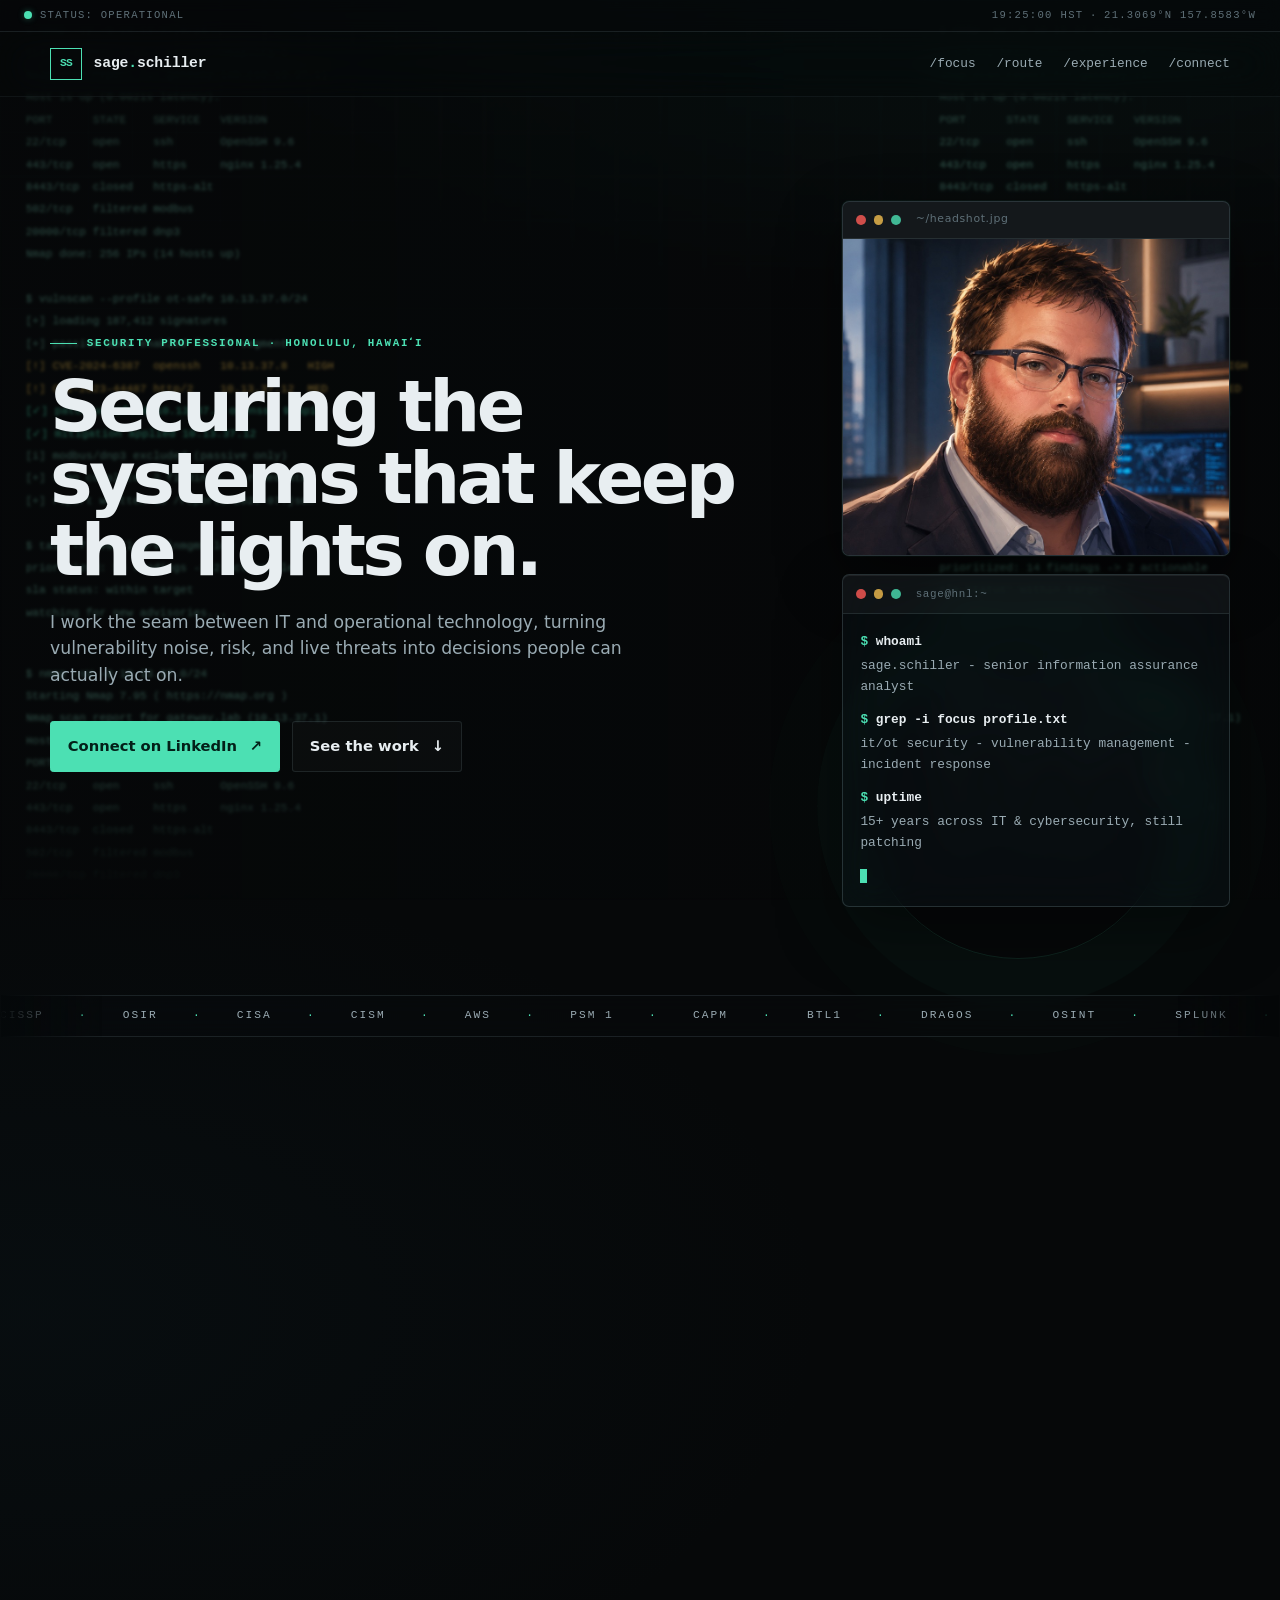
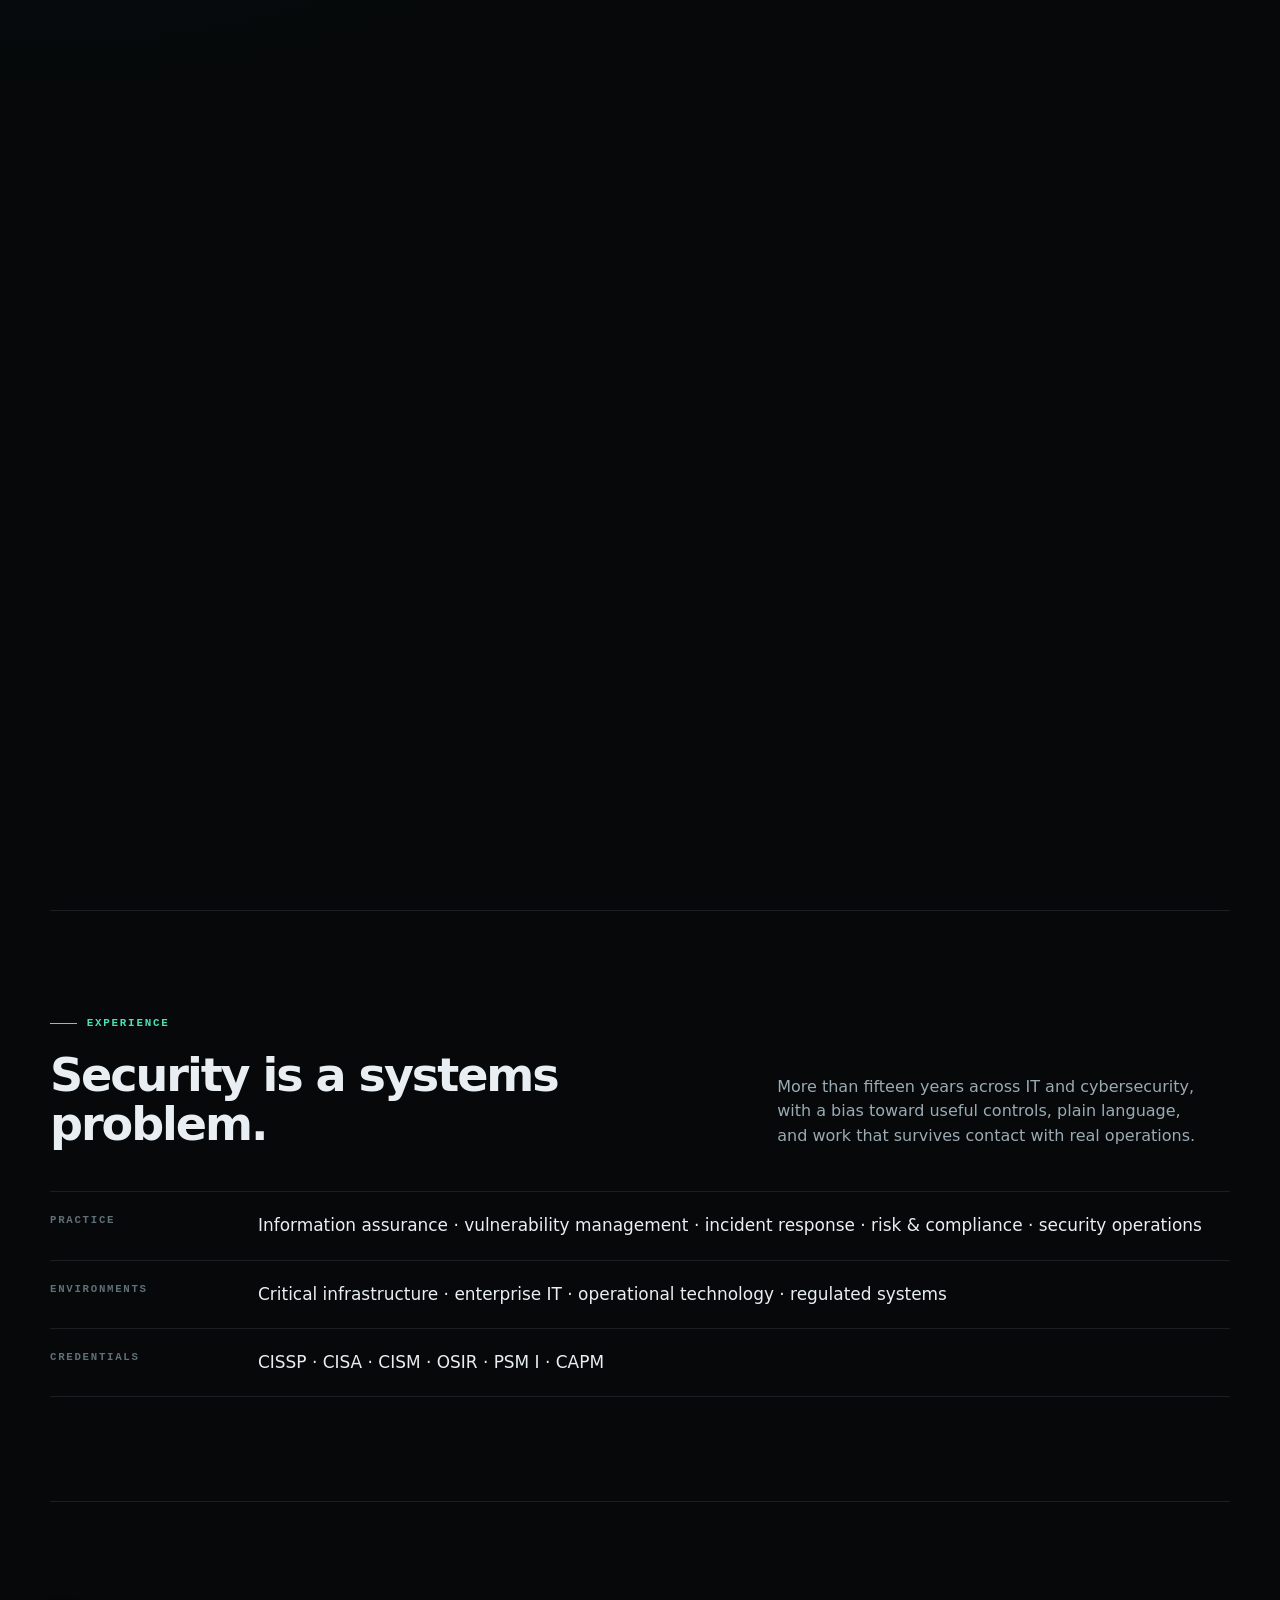
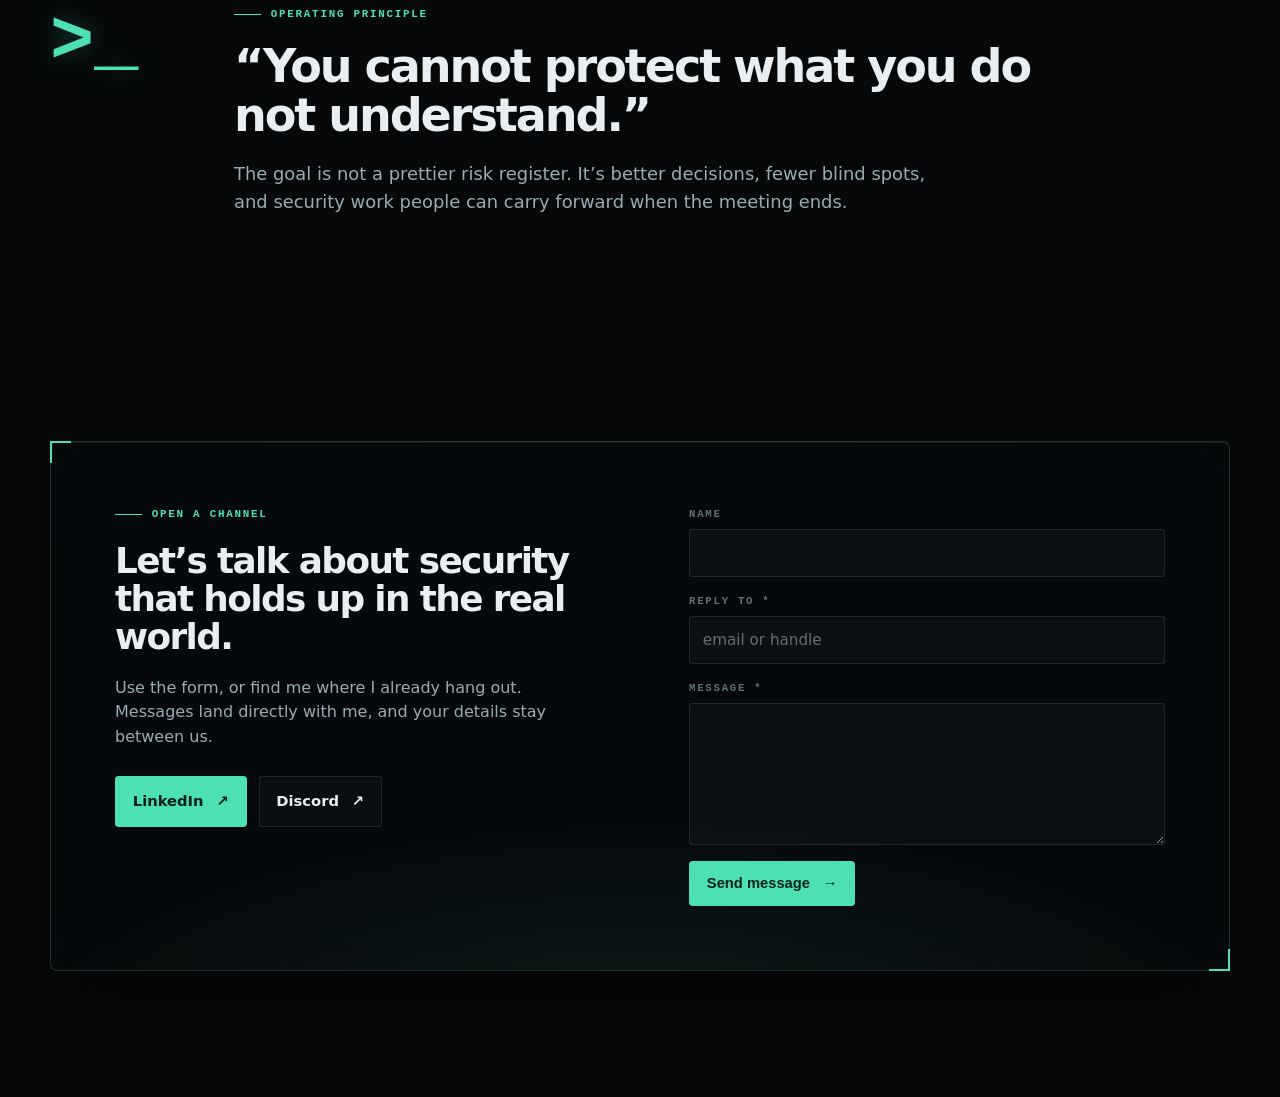
==== index.html @ 85c1640a "Make background text and frosted glass substantially more prominent Scan feed mirrored to the left e" ====
<!doctype html>
<html lang="en">
  <head>
    <meta charset="UTF-8" />
    <meta name="viewport" content="width=device-width, initial-scale=1.0" />
    <meta name="description" content="Sage Schiller is a cybersecurity professional focused on IT/OT security, vulnerability management, and practical security operations for critical infrastructure." />
    <meta name="theme-color" content="#060809" />
    <meta property="og:title" content="Sage Schiller | Cybersecurity" />
    <meta property="og:description" content="IT/OT security for the systems that keep the lights on." />
    <meta property="og:type" content="website" />
    <meta property="og:url" content="https://sageschiller.com/" />
    <meta property="og:image" content="https://sageschiller.com/headshot.jpg" />
    <meta name="twitter:card" content="summary" />
    <title>Sage Schiller | Cybersecurity</title>
    <link rel="canonical" href="https://sageschiller.com/" />
    <link rel="icon" href="favicon.svg" type="image/svg+xml" />
    <link rel="stylesheet" href="styles.css" />
    <script>document.documentElement.classList.add('js');</script>
    <script type="application/ld+json">
    {
      "@context": "https://schema.org",
      "@type": "Person",
      "name": "Sage Schiller",
      "jobTitle": "Senior Information Assurance Analyst",
      "url": "https://sageschiller.com/",
      "image": "https://sageschiller.com/headshot.jpg",
      "sameAs": ["https://www.linkedin.com/in/sageschiller"],
      "address": { "@type": "PostalAddress", "addressLocality": "Honolulu", "addressRegion": "HI", "addressCountry": "US" },
      "knowsAbout": ["IT/OT security", "Vulnerability management", "Incident response", "Threat hunting", "OSINT", "Risk and compliance"]
    }
    </script>
  </head>
  <body>
    <a class="skip-link" href="#main">Skip to content</a>

    <div class="bg-fx" aria-hidden="true">
      <span class="scanline"></span>
      <div class="scanfeed">
        <div class="scanfeed-track">
          <pre>$ nmap -sV -O 10.13.37.0/24
Starting Nmap 7.95 ( https://nmap.org )
Nmap scan report for gateway.lab (10.13.37.1)
Host is up (0.0021s latency).
PORT      STATE    SERVICE   VERSION
22/tcp    open     ssh       OpenSSH 9.6
443/tcp   open     https     nginx 1.25.4
8443/tcp  closed   https-alt
502/tcp   filtered modbus
20000/tcp filtered dnp3
Nmap done: 256 IPs (14 hosts up)

$ vulnscan --profile ot-safe 10.13.37.0/24
[+] loading 187,412 signatures
[+] passive mode enabled for OT segment
<span class="sf-hi">[!] CVE-2024-6387  openssh   10.13.37.8   HIGH</span>
<span class="sf-hi">[!] CVE-2023-44487 http/2    10.13.37.12  MED</span>
<span class="sf-ok">[✓] patch verified 10.13.37.8 openssh 9.8p1</span>
<span class="sf-ok">[✓] mitigation applied 10.13.37.12</span>
[i] modbus/dnp3 excluded (passive only)
[+] scan complete: 2 findings, 2 remediated
[+] report written to /reports/2026-07.json

$ tail -f /var/log/vulnmgmt.log
prioritized: 14 findings -> 2 actionable
sla status: within target
watching for new advisories...
</pre>
          <pre>$ nmap -sV -O 10.13.37.0/24
Starting Nmap 7.95 ( https://nmap.org )
Nmap scan report for gateway.lab (10.13.37.1)
Host is up (0.0021s latency).
PORT      STATE    SERVICE   VERSION
22/tcp    open     ssh       OpenSSH 9.6
443/tcp   open     https     nginx 1.25.4
8443/tcp  closed   https-alt
502/tcp   filtered modbus
20000/tcp filtered dnp3
Nmap done: 256 IPs (14 hosts up)

$ vulnscan --profile ot-safe 10.13.37.0/24
[+] loading 187,412 signatures
[+] passive mode enabled for OT segment
<span class="sf-hi">[!] CVE-2024-6387  openssh   10.13.37.8   HIGH</span>
<span class="sf-hi">[!] CVE-2023-44487 http/2    10.13.37.12  MED</span>
<span class="sf-ok">[✓] patch verified 10.13.37.8 openssh 9.8p1</span>
<span class="sf-ok">[✓] mitigation applied 10.13.37.12</span>
[i] modbus/dnp3 excluded (passive only)
[+] scan complete: 2 findings, 2 remediated
[+] report written to /reports/2026-07.json

$ tail -f /var/log/vulnmgmt.log
prioritized: 14 findings -> 2 actionable
sla status: within target
watching for new advisories...
</pre>
        </div>
      </div>
      <span class="ghost g1">$ tail -f /var/log/auth.log</span>
      <span class="ghost g2">$ dig +trace sageschiller.com</span>
      <span class="ghost g3">$ sha256sum firmware.bin</span>
      <span class="ghost g4">$ grep -ci critical scan_results.txt</span>
      <span class="ghost g5">$ systemctl status firewalld</span>
      <span class="ghost g6">$ tcpdump -i eth0 port 443</span>
    </div>

    <div class="statusbar" aria-hidden="true">
      <p><span class="pulse"></span>STATUS: OPERATIONAL</p>
      <p class="statusbar-right"><span id="hst-clock">--:--:--</span> HST&ensp;·&ensp;21.3069°N 157.8583°W</p>
    </div>

    <header class="site-header">
      <a class="wordmark" href="#top" aria-label="Sage Schiller home">
        <span class="mark">SS</span>
        <span>sage<b>.</b>schiller</span>
      </a>
      <nav aria-label="Primary navigation">
        <a href="#focus">/focus</a>
        <a href="#route">/route</a>
        <a href="#experience">/experience</a>
        <a href="#connect">/connect</a>
      </nav>
    </header>

    <main id="main">
      <section class="hero" id="top" aria-labelledby="hero-title">
        <div class="hero-grid">
          <div>
            <p class="eyebrow"><span></span>SECURITY PROFESSIONAL · HONOLULU, HAWAIʻI</p>
            <h1 id="hero-title" class="glitch" data-text="Securing the systems that keep the lights on.">Securing the systems that keep the lights on.</h1>
            <p class="hero-copy">
              I work the seam between IT and operational technology, turning vulnerability
              noise, risk, and live threats into decisions people can actually act on.
            </p>
            <div class="hero-actions">
              <a class="button button-primary" href="https://www.linkedin.com/in/sageschiller" target="_blank" rel="noreferrer">Connect on LinkedIn <span aria-hidden="true">↗</span></a>
              <a class="button button-quiet" href="#focus">See the work <span aria-hidden="true">↓</span></a>
            </div>
          </div>

          <div class="hero-side">
          <figure class="portrait">
            <div class="terminal-bar" aria-hidden="true">
              <span class="dot dot-r"></span><span class="dot dot-y"></span><span class="dot dot-g"></span>
              <span class="terminal-title">~/headshot.jpg</span>
            </div>
            <img src="headshot.jpg" alt="Portrait of Sage Schiller" width="880" height="880" decoding="async" />
          </figure>

          <aside class="terminal" aria-label="Professional snapshot">
            <div class="terminal-bar" aria-hidden="true">
              <span class="dot dot-r"></span><span class="dot dot-y"></span><span class="dot dot-g"></span>
              <span class="terminal-title">sage@hnl:~</span>
            </div>
            <div class="terminal-body" id="terminal-body">
              <p class="t-cmd">whoami</p>
              <p class="t-out">sage.schiller - senior information assurance analyst</p>
              <p class="t-cmd">grep -i focus profile.txt</p>
              <p class="t-out">it/ot security - vulnerability management - incident response</p>
              <p class="t-cmd">uptime</p>
              <p class="t-out">15+ years across IT &amp; cybersecurity, still patching</p>
            </div>
          </aside>
          </div>
        </div>
      </section>

      <div class="ticker" role="marquee" aria-label="Credentials and skills: CISSP, OSIR, CISA, CISM, AWS, PSM 1, CAPM, BTL1, Dragos, OSINT, Splunk, Security+, Network+, A+, Linux, MCSA, CCENT, vulnerability management, IT/OT security, threat hunting, incident response, DFIR, active defense, SOC analysis, Azure, Python, risk and compliance, critical infrastructure, 15+ years IT and security">
      <div class="ticker-track" aria-hidden="true">
        <span>CISSP</span><span>·</span><span>OSIR</span><span>·</span><span>CISA</span><span>·</span><span>CISM</span><span>·</span><span>AWS</span><span>·</span><span>PSM 1</span><span>·</span><span>CAPM</span><span>·</span><span>BTL1</span><span>·</span><span>DRAGOS</span><span>·</span><span>OSINT</span><span>·</span><span>SPLUNK</span><span>·</span><span>SECURITY+</span><span>·</span><span>NETWORK+</span><span>·</span><span>A+</span><span>·</span><span>LINUX</span><span>·</span><span>MCSA</span><span>·</span><span>CCENT</span><span>·</span><span>VULNERABILITY MANAGEMENT</span><span>·</span><span>IT/OT SECURITY</span><span>·</span><span>THREAT HUNTING</span><span>·</span><span>INCIDENT RESPONSE</span><span>·</span><span>DFIR</span><span>·</span><span>ACTIVE DEFENSE</span><span>·</span><span>SOC ANALYSIS</span><span>·</span><span>AZURE</span><span>·</span><span>PYTHON</span><span>·</span><span>RISK &amp; COMPLIANCE</span><span>·</span><span>CRITICAL INFRASTRUCTURE</span><span>·</span><span>15+ YEARS</span><span>·</span>
        <span>CISSP</span><span>·</span><span>OSIR</span><span>·</span><span>CISA</span><span>·</span><span>CISM</span><span>·</span><span>AWS</span><span>·</span><span>PSM 1</span><span>·</span><span>CAPM</span><span>·</span><span>BTL1</span><span>·</span><span>DRAGOS</span><span>·</span><span>OSINT</span><span>·</span><span>SPLUNK</span><span>·</span><span>SECURITY+</span><span>·</span><span>NETWORK+</span><span>·</span><span>A+</span><span>·</span><span>LINUX</span><span>·</span><span>MCSA</span><span>·</span><span>CCENT</span><span>·</span><span>VULNERABILITY MANAGEMENT</span><span>·</span><span>IT/OT SECURITY</span><span>·</span><span>THREAT HUNTING</span><span>·</span><span>INCIDENT RESPONSE</span><span>·</span><span>DFIR</span><span>·</span><span>ACTIVE DEFENSE</span><span>·</span><span>SOC ANALYSIS</span><span>·</span><span>AZURE</span><span>·</span><span>PYTHON</span><span>·</span><span>RISK &amp; COMPLIANCE</span><span>·</span><span>CRITICAL INFRASTRUCTURE</span><span>·</span><span>15+ YEARS</span><span>·</span>
        </div>
      </div>
      <section class="section focus-section reveal" id="focus" aria-labelledby="focus-title">
        <div class="section-heading">
          <p class="eyebrow"><span></span>FOCUS AREAS</p>
          <h2 id="focus-title">Reduce the attack surface. Keep the operation running.</h2>
        </div>
        <div class="focus-grid">
          <article class="focus-card">
            <p class="number">0x01</p>
            <h3>Vulnerability management</h3>
            <p>Turning a noisy backlog into prioritized, accountable remediation work that actually moves.</p>
          </article>
          <article class="focus-card">
            <p class="number">0x02</p>
            <h3>IT / OT security</h3>
            <p>Protecting the connective tissue between enterprise systems and the operational environments they touch.</p>
          </article>
          <article class="focus-card">
            <p class="number">0x03</p>
            <h3>Incident response</h3>
            <p>When something gets through: containment, investigation, and recovery on a clear timeline, with lessons that stick.</p>
          </article>
          <article class="focus-card">
            <p class="number">0x04</p>
            <h3>Threat hunting</h3>
            <p>Assuming compromise and going looking for what the alerts miss, instead of waiting for the phone to ring.</p>
          </article>
          <article class="focus-card">
            <p class="number">0x05</p>
            <h3>OSINT &amp; exposure</h3>
            <p>Seeing the organization the way an attacker does, mapping what’s visible from the outside before someone else uses it.</p>
          </article>
          <article class="focus-card">
            <p class="number">0x06</p>
            <h3>Risk &amp; compliance</h3>
            <p>Meeting the regulatory bar without losing the plot: controls that satisfy the framework and actually reduce risk.</p>
          </article>
        </div>
      </section>

      <section class="section route-section reveal" id="route" aria-labelledby="route-title">
        <div class="section-heading">
          <p class="eyebrow"><span></span>THE ROUTE HERE</p>
          <h2 id="route-title">Fifteen years, three hops.</h2>
        </div>
        <div class="route-panel">
          <p class="route-cmd" aria-hidden="true"><span class="prompt">$</span> traceroute career</p>
          <ol class="route-hops">
            <li>
              <span class="hop-num">1</span>
              <span class="hop-host">san-antonio.tx</span>
              <span class="hop-desc">enterprise IT foundations</span>
            </li>
            <li>
              <span class="hop-num">2</span>
              <span class="hop-host">omaha.ne</span>
              <span class="hop-desc">systems, networks &amp; security operations</span>
            </li>
            <li class="hop-current">
              <span class="hop-num">3</span>
              <span class="hop-host">honolulu.hi</span>
              <span class="hop-desc">IT/OT security · critical infrastructure <em>[current node]</em></span>
            </li>
          </ol>
          <p class="route-done" aria-hidden="true">route complete: 3 hops, zero packets dropped.</p>
        </div>
      </section>

      <section class="section experience-section reveal" id="experience" aria-labelledby="experience-title">
        <div class="section-heading split-heading">
          <div>
            <p class="eyebrow"><span></span>EXPERIENCE</p>
            <h2 id="experience-title">Security is a systems problem.</h2>
          </div>
          <p class="section-copy">More than fifteen years across IT and cybersecurity, with a bias toward useful controls, plain language, and work that survives contact with real operations.</p>
        </div>

        <div class="experience-panel">
          <div class="experience-row">
            <p class="experience-label">PRACTICE</p>
            <p>Information assurance · vulnerability management · incident response · risk &amp; compliance · security operations</p>
          </div>
          <div class="experience-row">
            <p class="experience-label">ENVIRONMENTS</p>
            <p>Critical infrastructure · enterprise IT · operational technology · regulated systems</p>
          </div>
          <div class="experience-row">
            <p class="experience-label">CREDENTIALS</p>
            <p>CISSP · CISA · CISM · OSIR · PSM I · CAPM</p>
          </div>
        </div>
      </section>

      <section class="section note-section reveal" aria-labelledby="note-title">
        <div class="note-mark" aria-hidden="true">&gt;_</div>
        <div>
          <p class="eyebrow"><span></span>OPERATING PRINCIPLE</p>
          <h2 id="note-title">“You cannot protect what you do not understand.”</h2>
          <p class="note-copy">The goal is not a prettier risk register. It’s better decisions, fewer blind spots, and security work people can carry forward when the meeting ends.</p>
        </div>
      </section>

      <section class="section connect-section reveal" id="connect" aria-labelledby="connect-title">
        <div class="connect-frame">
          <div class="connect-grid">
            <div>
              <p class="eyebrow"><span></span>OPEN A CHANNEL</p>
              <h2 id="connect-title">Let’s talk about security that holds up in the real world.</h2>
              <p class="connect-copy">Use the form, or find me where I already hang out. Messages land directly with me, and your details stay between us.</p>
              <div class="connect-links">
                <a class="button button-primary" href="https://www.linkedin.com/in/sageschiller" target="_blank" rel="noreferrer">LinkedIn <span aria-hidden="true">↗</span></a>
                <a class="button button-quiet" href="https://discord.com/users/1180602612492542058" target="_blank" rel="noreferrer">Discord <span aria-hidden="true">↗</span></a>
              </div>
            </div>
            <form class="contact-form" action="/api/contact" method="POST">
              <label>
                <span class="field-label">NAME</span>
                <input type="text" name="name" maxlength="120" autocomplete="name" />
              </label>
              <label>
                <span class="field-label">REPLY TO *</span>
                <input type="text" name="reply" maxlength="200" required placeholder="email or handle" />
              </label>
              <label>
                <span class="field-label">MESSAGE *</span>
                <textarea name="message" rows="5" minlength="10" maxlength="2000" required></textarea>
              </label>
              <input class="hp-field" type="text" name="website" tabindex="-1" autocomplete="off" aria-hidden="true" />
              <button class="button button-primary" type="submit">Send message <span aria-hidden="true">→</span></button>
            </form>
          </div>
        </div>
      </section>
    </main>

    <footer>
      <p>© <span id="year">2026</span> Sage Schiller</p>
      <p class="footer-mono">no trackers · no analytics · no noise</p>
      <p class="footer-mono">HNL · UTC−10 · v2026.07.16.7</p>
    </footer>

    <script>
      document.getElementById('year').textContent = new Date().getFullYear();

      // Live Honolulu clock in the status bar.
      var clockEl = document.getElementById('hst-clock');
      function tick() {
        clockEl.textContent = new Intl.DateTimeFormat('en-US', {
          timeZone: 'Pacific/Honolulu', hour12: false,
          hour: '2-digit', minute: '2-digit', second: '2-digit'
        }).format(new Date());
      }
      tick();
      setInterval(tick, 1000);

      var reduceMotion = window.matchMedia('(prefers-reduced-motion: reduce)').matches;

      // Terminal typing effect. The real content lives in the HTML (works
      // without JS); with JS we clear it and retype it line by line.
      (function () {
        var body = document.getElementById('terminal-body');
        if (reduceMotion) { body.classList.add('t-done'); return; }
        var lines = Array.prototype.map.call(body.children, function (el) {
          return { text: el.textContent, cmd: el.classList.contains('t-cmd') };
        });
        body.textContent = '';
        var cursor = document.createElement('span');
        cursor.className = 't-cursor';
        body.appendChild(cursor);

        var li = 0;
        function nextLine() {
          if (li >= lines.length) { body.classList.add('t-done'); return; }
          var line = lines[li++];
          var p = document.createElement('p');
          p.className = line.cmd ? 't-cmd' : 't-out';
          body.insertBefore(p, cursor);
          if (line.cmd) {
            var ci = 0;
            (function typeChar() {
              p.textContent = line.text.slice(0, ++ci);
              if (ci < line.text.length) setTimeout(typeChar, 24 + Math.random() * 40);
              else setTimeout(nextLine, 260);
            })();
          } else {
            p.textContent = line.text;
            setTimeout(nextLine, 420);
          }
        }
        setTimeout(nextLine, 600);
      })();

      // Mirror the scan feed onto the left edge, phase-shifted.
      (function () {
        var feed = document.querySelector('.scanfeed');
        if (!feed) return;
        var left = feed.cloneNode(true);
        left.classList.add('scanfeed-left');
        feed.parentNode.appendChild(left);
      })();

      // Reveal sections as they enter the viewport.
      (function () {
        var sections = document.querySelectorAll('.reveal');
        if (reduceMotion || !('IntersectionObserver' in window)) {
          sections.forEach(function (s) { s.classList.add('in'); });
          return;
        }
        var io = new IntersectionObserver(function (entries) {
          entries.forEach(function (e) {
            if (e.isIntersecting) { e.target.classList.add('in'); io.unobserve(e.target); }
          });
        }, { threshold: 0.12 });
        sections.forEach(function (s) { io.observe(s); });
      })();
    </script>
  </body>
</html>
---- styles.css ----
:root {
  --ink: #e8eef1;
  --muted: #9aabb3;
  --faint: #5f7078;
  --ground: #060809;
  --ground-2: #0a0e10;
  --panel: #0c1114;
  --line: rgba(150, 180, 190, 0.14);
  --accent: #4ce0b3;
  --accent-bright: #8ff2d4;
  --accent-dim: rgba(76, 224, 179, 0.35);
  --danger: #ff5c57;
  --amber: #f3bf4f;
  --sans: Inter, ui-sans-serif, system-ui, -apple-system, BlinkMacSystemFont, "Segoe UI", sans-serif;
  --mono: ui-monospace, "SF Mono", SFMono-Regular, Menlo, Consolas, "Liberation Mono", monospace;
  --max-width: 1180px;
}

* { box-sizing: border-box; }
html { scroll-behavior: smooth; }
body {
  margin: 0;
  background:
    radial-gradient(ellipse 60rem 30rem at 78% -4%, rgba(28, 92, 78, 0.16), transparent),
    radial-gradient(ellipse 50rem 28rem at 2% 30%, rgba(20, 52, 66, 0.12), transparent),
    var(--ground);
  color: var(--ink);
  font-family: var(--sans);
  line-height: 1.55;
}

/* Faint grid + scanlines, fading out down the page. */
body::before {
  content: "";
  position: fixed;
  inset: 0;
  z-index: 0;
  pointer-events: none;
  opacity: 0.5;
  background-image:
    linear-gradient(rgba(130, 180, 200, 0.04) 1px, transparent 1px),
    linear-gradient(90deg, rgba(130, 180, 200, 0.04) 1px, transparent 1px),
    repeating-linear-gradient(0deg, rgba(255, 255, 255, 0.012) 0 1px, transparent 1px 3px);
  background-size: 44px 44px, 44px 44px, 100% 3px;
  mask-image: linear-gradient(to bottom, black, transparent 82%);
}

::selection { background: var(--accent); color: #032019; }

/* ---------- background terminal fx ---------- */
.bg-fx { position: fixed; inset: 0; z-index: 0; pointer-events: none; overflow: hidden; }
/* Dim-and-blur veil over the fx layer: animations keep running underneath,
   but foreground text never has to compete with them. Heavier on the left
   where headlines sit, lighter on the right where the scan feed lives. */
.bg-fx::after {
  content: ""; position: absolute; inset: 0;
  background: linear-gradient(to right, rgba(6, 8, 9, .3), rgba(6, 8, 9, .14) 62%);
  -webkit-backdrop-filter: blur(1px); backdrop-filter: blur(1px);
}
.scanline {
  position: absolute; left: 0; right: 0; top: -25vh; height: 22vh;
  background: linear-gradient(to bottom, transparent, rgba(76, 224, 179, .035), transparent);
  animation: scan 16s linear infinite;
}
@keyframes scan { to { transform: translateY(160vh); } }
/* Slow-scrolling, blurred vulnerability-scan feed behind the content. */
.scanfeed {
  position: absolute; top: 0; bottom: 0; right: 2.5%;
  overflow: hidden;
  mask-image: linear-gradient(to bottom, transparent, black 18%, black 82%, transparent);
}
.scanfeed-track { animation: scanfeed-scroll 70s linear infinite; }
.scanfeed pre {
  margin: 0; padding: 1.2rem 0;
  font-family: var(--mono); font-size: .7rem; line-height: 2;
  color: rgba(118, 200, 176, .52);
  filter: blur(1px);
}
.sf-hi { color: rgba(243, 191, 79, .6); }
.sf-ok { color: rgba(76, 224, 179, .62); }
@keyframes scanfeed-scroll { to { transform: translateY(-50%); } }
.scanfeed-left { right: auto; left: 2%; }
.scanfeed-left .scanfeed-track { animation-duration: 85s; animation-delay: -40s; }

.ghost {
  position: absolute; max-width: 0; overflow: hidden; white-space: nowrap;
  font-family: var(--mono); font-size: .78rem; letter-spacing: .05em;
  color: rgba(118, 200, 176, .5);
  animation: ghost-type 21s linear infinite;
}
@keyframes ghost-type {
  0% { max-width: 0; opacity: 0; }
  2% { opacity: 1; }
  22% { max-width: 38ch; opacity: 1; }
  36% { opacity: 0; }
  100% { max-width: 38ch; opacity: 0; }
}
.g1 { top: 16%; left: 5%; }
.g2 { top: 30%; left: 68%; animation-delay: 3.5s; }
.g3 { top: 48%; left: 10%; animation-delay: 7s; }
.g4 { top: 64%; left: 56%; animation-delay: 10.5s; }
.g5 { top: 78%; left: 18%; animation-delay: 14s; }
.g6 { top: 90%; left: 74%; animation-delay: 17.5s; }

a { color: inherit; text-decoration: none; }
a:focus-visible { outline: 3px solid var(--accent); outline-offset: 4px; }
.skip-link { position: fixed; left: 1rem; top: -4rem; z-index: 9; background: var(--accent); color: #032019; padding: .55rem .8rem; border-radius: .35rem; font-weight: 800; }
.skip-link:focus { top: 1rem; }

/* ---------- status bar ---------- */
.statusbar {
  position: relative; z-index: 1;
  display: flex; justify-content: space-between; gap: 1rem;
  padding: .45rem 1.5rem;
  border-bottom: 1px solid var(--line);
  font-family: var(--mono); font-size: .66rem; letter-spacing: .12em;
  color: var(--faint);
  background: rgba(6, 8, 9, 0.6);
}
.statusbar p { margin: 0; display: flex; align-items: center; gap: .5rem; white-space: nowrap; }
.pulse {
  width: .5rem; height: .5rem; border-radius: 50%;
  background: var(--accent);
  box-shadow: 0 0 6px var(--accent-dim);
  animation: pulse 2.4s ease-in-out infinite;
}
@keyframes pulse { 0%, 100% { opacity: 1; } 50% { opacity: .35; } }

/* ---------- header ---------- */
main { position: relative; z-index: 1; }
footer, .hero, .section { width: min(calc(100% - 3rem), var(--max-width)); margin-inline: auto; position: relative; z-index: 1; }
.hero, .section { scroll-margin-top: 4.5rem; }
.site-header {
  position: sticky; top: 0; z-index: 6;
  display: flex; justify-content: space-between; align-items: center;
  padding: 1rem max(1.5rem, calc((100% - var(--max-width)) / 2));
  background: rgba(6, 8, 9, .82);
  border-bottom: 1px solid rgba(150, 180, 190, .07);
}
.wordmark { display: inline-flex; align-items: center; gap: .72rem; font-family: var(--mono); font-size: .92rem; font-weight: 700; letter-spacing: -.01em; }
.wordmark b { color: var(--accent); }
.mark { display: grid; place-items: center; width: 2rem; height: 2rem; border: 1px solid var(--accent); color: var(--accent); font-size: .7rem; letter-spacing: -.06em; }
nav { display: flex; gap: 1.3rem; font-family: var(--mono); font-size: .8rem; color: var(--muted); }
nav a:hover { color: var(--accent); }

/* ---------- hero ---------- */
.hero { min-height: 66vh; padding: 6.5rem 0 5.5rem; display: grid; align-items: center; position: relative; }
.hero::after {
  content: ""; position: absolute; width: 19rem; height: 19rem; right: 5%; bottom: 4%;
  border: 1px solid rgba(76, 224, 179, .13); border-radius: 50%;
  box-shadow: 0 0 0 3rem rgba(76, 224, 179, .018), 0 0 0 6rem rgba(76, 224, 179, .012);
  pointer-events: none;
}
.hero-grid { display: grid; grid-template-columns: minmax(0, 1.5fr) minmax(17rem, .8fr); gap: 4rem; align-items: center; position: relative; z-index: 1; }

.eyebrow { display: flex; align-items: center; gap: .6rem; margin: 0 0 1.2rem; color: var(--accent); font-family: var(--mono); font-size: .68rem; font-weight: 700; letter-spacing: .16em; }
.eyebrow span { width: 1.7rem; height: 1px; background: var(--accent); }

h1, h2, h3, p { margin-top: 0; }
h1 { max-width: 720px; margin-bottom: 1.4rem; font-size: clamp(2.7rem, 5.6vw, 4.9rem); line-height: 1.0; letter-spacing: -.05em; font-weight: 800; }
h2 { margin-bottom: 0; max-width: 840px; font-size: clamp(1.9rem, 3.6vw, 3.2rem); line-height: 1.06; letter-spacing: -.045em; font-weight: 760; }
.hero-copy { max-width: 620px; color: var(--muted); font-size: 1.08rem; }
.hero-actions { display: flex; gap: .75rem; margin-top: 2rem; flex-wrap: wrap; }

/* Subtle glitch on hover: two clipped copies of the headline, briefly offset. */
.glitch { position: relative; }
.glitch::before, .glitch::after {
  content: attr(data-text);
  position: absolute; inset: 0;
  opacity: 0; pointer-events: none;
}
.glitch:hover::before {
  color: var(--accent);
  clip-path: inset(18% 0 64% 0);
  animation: glitch-a .32s steps(2, end) 1;
}
.glitch:hover::after {
  color: var(--danger);
  clip-path: inset(72% 0 10% 0);
  animation: glitch-b .32s steps(2, end) 1;
}
@keyframes glitch-a { 0% { opacity: .5; transform: translate(-6px, 0); } 45% { opacity: .5; transform: translate(4px, -1px); } 100% { opacity: 0; transform: translate(0, 0); } }
@keyframes glitch-b { 0% { opacity: .5; transform: translate(6px, 0); } 45% { opacity: .5; transform: translate(-4px, 1px); } 100% { opacity: 0; transform: translate(0, 0); } }

.button { display: inline-flex; align-items: center; gap: .8rem; border: 1px solid var(--line); border-radius: .2rem; padding: .82rem 1.05rem; font-size: .92rem; font-weight: 700; transition: transform .18s ease, background .18s ease, border-color .18s ease, box-shadow .18s ease; }
.button:hover { transform: translateY(-2px); }
.button-primary { background: var(--accent); color: #032019; border-color: var(--accent); }
.button-primary:hover { background: var(--accent-bright); box-shadow: 0 0 22px rgba(76, 224, 179, .22); }
.button-quiet { color: var(--ink); background: rgba(255, 255, 255, .025); }
.button-quiet:hover { border-color: var(--accent-dim); }

/* ---------- portrait + terminal stack ---------- */
.hero-side { display: grid; gap: 1.1rem; align-self: center; }
.portrait {
  margin: 0; border: 1px solid var(--line); border-radius: .45rem; overflow: hidden;
  background: var(--panel);
  box-shadow: 0 1.4rem 4rem rgba(0, 0, 0, .45), 0 0 0 1px rgba(76, 224, 179, .05);
}
.portrait img {
  display: block; width: 100%; height: auto;
  aspect-ratio: 1 / .82; object-fit: cover; object-position: 50% 22%;
  filter: saturate(.94);
}

/* ---------- terminal card ---------- */
.terminal {
  border: 1px solid var(--line); border-radius: .45rem; overflow: hidden;
  background: var(--panel);
  box-shadow: 0 1.4rem 4rem rgba(0, 0, 0, .45), 0 0 0 1px rgba(76, 224, 179, .05);
  font-family: var(--mono); font-size: .8rem; line-height: 1.7;
}
.terminal-bar {
  display: flex; align-items: center; gap: .45rem;
  padding: .6rem .85rem;
  background: rgba(255, 255, 255, .03);
  border-bottom: 1px solid var(--line);
}
.dot { width: .62rem; height: .62rem; border-radius: 50%; opacity: .8; }
.dot-r { background: var(--danger); }
.dot-y { background: var(--amber); }
.dot-g { background: var(--accent); }
.terminal-title { margin-left: .5rem; color: var(--faint); font-size: .68rem; letter-spacing: .06em; }
.terminal-body { padding: 1.05rem 1.1rem 1.2rem; min-height: 12.5rem; }
.terminal-body p { margin: 0 0 .15rem; overflow-wrap: break-word; }
.t-cmd { color: var(--ink); font-weight: 700; }
.t-cmd::before { content: "$ "; color: var(--accent); }
.t-out { color: var(--muted); margin-bottom: .65rem !important; }
.t-cursor { display: inline-block; width: .55em; height: 1.05em; vertical-align: text-bottom; background: var(--accent); animation: blink 1.05s steps(1, end) infinite; }
@keyframes blink { 0%, 49% { opacity: 1; } 50%, 100% { opacity: 0; } }

/* ---------- ticker ---------- */
.ticker {
  position: relative; z-index: 1;
  border-top: 1px solid var(--line); border-bottom: 1px solid var(--line);
  overflow: hidden; padding: .72rem 0;
  background: rgba(10, 14, 16, .55);
  mask-image: linear-gradient(90deg, transparent, black 8%, black 92%, transparent);
}
.ticker-track {
  display: flex; gap: 2.2rem; width: max-content;
  font-family: var(--mono); font-size: .7rem; letter-spacing: .18em; color: var(--muted);
  animation: ticker 128s linear infinite;
}
.ticker-track span:nth-child(even) { color: var(--accent); }
.ticker:hover .ticker-track { animation-play-state: paused; }
@keyframes ticker { to { transform: translateX(-50%); } }

/* ---------- sections ---------- */
.section { padding: 6.5rem 0; position: relative; }
.section-heading { max-width: 880px; margin-bottom: 2.65rem; }

/* Reveal-on-scroll only applies when JS is running (html.js), so content
   stays visible for no-JS visitors. */
.js .reveal { opacity: 0; transform: translateY(1.4rem); transition: opacity .7s ease, transform .7s ease; }
.js .reveal.in { opacity: 1; transform: none; }

.focus-grid { display: grid; grid-template-columns: repeat(3, 1fr); border-top: 1px solid var(--line); border-left: 1px solid var(--line); }
.focus-card { position: relative; min-height: 15rem; padding: 1.75rem; border-right: 1px solid var(--line); border-bottom: 1px solid var(--line); background: rgba(10, 14, 16, .3); transition: background .25s ease; }
.focus-card:hover { background: rgba(17, 34, 33, .5); }
.focus-card::before, .focus-card::after {
  content: ""; position: absolute; width: .9rem; height: .9rem;
  border-color: var(--accent); border-style: solid; opacity: 0; transition: opacity .25s ease;
}
.focus-card::before { top: .5rem; left: .5rem; border-width: 1px 0 0 1px; }
.focus-card::after { bottom: .5rem; right: .5rem; border-width: 0 1px 1px 0; }
.focus-card:hover::before, .focus-card:hover::after { opacity: 1; }
.number { font-family: var(--mono); color: var(--accent); font-size: .72rem; letter-spacing: .12em; font-weight: 700; }
.focus-card h3 { font-size: 1.28rem; letter-spacing: -.025em; margin: 2.1rem 0 .7rem; }
.focus-card p:last-child { color: var(--muted); font-size: .94rem; margin-bottom: 0; }

/* ---------- traceroute ---------- */
.route-section { border-top: 1px solid var(--line); }
.route-panel {
  border: 1px solid var(--line); border-radius: .45rem;
  background: var(--panel); padding: 1.6rem 1.8rem;
  font-family: var(--mono);
  box-shadow: 0 1rem 3rem rgba(0, 0, 0, .35);
}
.route-cmd { margin: 0 0 1.2rem; color: var(--ink); font-size: .85rem; font-weight: 700; }
.prompt { color: var(--accent); }
.route-hops { list-style: none; margin: 0; padding: 0; }
.route-hops li {
  display: grid; grid-template-columns: 2rem 13rem 1fr; gap: 1rem; align-items: baseline;
  padding: .72rem 0; border-bottom: 1px dashed rgba(150, 180, 190, 0.12);
  font-size: .86rem;
}
.route-hops li:last-child { border-bottom: 0; }
.hop-num { color: var(--faint); }
.hop-host { color: var(--ink); font-weight: 700; }
.hop-desc { color: var(--muted); font-family: var(--sans); font-size: .92rem; }
.hop-current .hop-host { color: var(--accent); }
.hop-current .hop-host::after { content: " ●"; font-size: .6em; vertical-align: middle; }
.hop-desc em { font-style: normal; color: var(--accent); font-family: var(--mono); font-size: .78em; letter-spacing: .08em; }
.route-done { margin: 1.2rem 0 0; color: var(--faint); font-size: .74rem; letter-spacing: .1em; }

/* ---------- experience ---------- */
.experience-section { border-top: 1px solid var(--line); }
.split-heading { display: grid; grid-template-columns: 1.2fr .8fr; gap: 3rem; align-items: end; max-width: none; }
.section-copy { margin: 0; color: var(--muted); max-width: 27rem; }
.experience-panel { border-top: 1px solid var(--line); }
.experience-row { display: grid; grid-template-columns: 11.5rem 1fr; gap: 1.5rem; padding: 1.25rem 0; border-bottom: 1px solid var(--line); }
.experience-label { font-family: var(--mono); color: var(--faint); font-size: .67rem; letter-spacing: .16em; font-weight: 700; }
.experience-row p:last-child { margin: 0; font-size: 1.06rem; }

/* ---------- principle ---------- */
.note-section { display: grid; grid-template-columns: 9rem 1fr; gap: 2.5rem; align-items: start; border-top: 1px solid var(--line); }
.note-mark { color: var(--accent); font-family: var(--mono); font-size: 4.6rem; line-height: 1; font-weight: 700; text-shadow: 0 0 26px rgba(76, 224, 179, .3); }
.note-copy { max-width: 710px; color: var(--muted); font-size: 1.12rem; margin-top: 1.25rem; }

/* ---------- connect ---------- */
.connect-section { padding-bottom: 7.5rem; }
.connect-frame {
  position: relative;
  border: 1px solid var(--accent-dim); border-radius: .45rem;
  padding: 4rem clamp(1.5rem, 5vw, 4rem);
  background:
    radial-gradient(ellipse 40rem 16rem at 50% 120%, rgba(76, 224, 179, .1), transparent),
    var(--ground-2);
  box-shadow: 0 0 44px rgba(76, 224, 179, .07), inset 0 0 44px rgba(76, 224, 179, .03);
}
.connect-frame::before, .connect-frame::after {
  content: ""; position: absolute; width: 1.2rem; height: 1.2rem;
  border-color: var(--accent); border-style: solid;
}
.connect-frame::before { top: -1px; left: -1px; border-width: 2px 0 0 2px; }
.connect-frame::after { bottom: -1px; right: -1px; border-width: 0 2px 2px 0; }
.connect-frame h2 { max-width: 780px; margin-bottom: 1.2rem; font-size: clamp(1.7rem, 2.8vw, 2.5rem); }
.connect-grid { display: grid; grid-template-columns: 1.05fr .95fr; gap: 3rem; align-items: start; }
.connect-copy { color: var(--muted); margin: 0 0 1.6rem; max-width: 30rem; }
.connect-links { display: flex; gap: .75rem; flex-wrap: wrap; }
.contact-form { display: grid; gap: 1rem; }
.contact-form label { display: grid; gap: .4rem; }
.field-label { font-family: var(--mono); font-size: .67rem; letter-spacing: .16em; font-weight: 700; color: var(--faint); }
.contact-form input, .contact-form textarea {
  width: 100%; padding: .7rem .8rem;
  border: 1px solid var(--line); border-radius: .2rem;
  background: rgba(255, 255, 255, .03); color: var(--ink);
  font: inherit; font-size: .95rem;
}
.contact-form input::placeholder, .contact-form textarea::placeholder { color: var(--faint); }
.contact-form input:focus, .contact-form textarea:focus {
  outline: none; border-color: var(--accent);
  box-shadow: 0 0 0 3px rgba(76, 224, 179, .12);
}
.contact-form textarea { resize: vertical; min-height: 8rem; }
.contact-form .button { justify-self: start; cursor: pointer; }
.hp-field { position: absolute !important; left: -9999px; width: 1px; height: 1px; opacity: 0; }

/* ---------- standalone pages (404, sent) ---------- */
.standalone {
  min-height: 100svh; width: min(calc(100% - 3rem), 36rem);
  margin: 0 auto; display: grid; place-content: center;
  justify-items: start; gap: 1.5rem;
  position: relative; z-index: 1;
}
.standalone .terminal { width: 100%; }
.standalone .terminal-body { min-height: 0; }

/* ---------- footer ---------- */
footer { display: flex; justify-content: space-between; gap: 1rem; padding: 2rem 0; color: var(--faint); font-size: .81rem; }
footer p { margin: 0; }
.footer-mono { font-family: var(--mono); font-size: .7rem; letter-spacing: .1em; align-self: center; }

/* ---------- glass ---------- */
@supports ((backdrop-filter: blur(1px)) or (-webkit-backdrop-filter: blur(1px))) {
  .site-header { background: rgba(6, 8, 9, .38); -webkit-backdrop-filter: blur(18px) saturate(1.4); backdrop-filter: blur(18px) saturate(1.4); }
  .statusbar { -webkit-backdrop-filter: blur(8px); backdrop-filter: blur(8px); }
  .terminal { background: rgba(14, 20, 24, .42); -webkit-backdrop-filter: blur(18px) saturate(1.5); backdrop-filter: blur(18px) saturate(1.5); }
  .route-panel { background: rgba(12, 17, 20, .42); -webkit-backdrop-filter: blur(18px) saturate(1.5); backdrop-filter: blur(18px) saturate(1.5); }
  .focus-card { background: rgba(10, 14, 16, .28); -webkit-backdrop-filter: blur(12px); backdrop-filter: blur(12px); }
  .focus-card:hover { background: rgba(19, 49, 46, .4); }
  .terminal, .portrait, .route-panel, .connect-frame, .focus-card { border-color: rgba(190, 225, 235, .17); }
  .terminal, .route-panel, .connect-frame {
    box-shadow: 0 1.4rem 4rem rgba(0, 0, 0, .45), inset 0 1px 0 rgba(255, 255, 255, .07);
  }
  .ticker { background: rgba(10, 14, 16, .35); -webkit-backdrop-filter: blur(12px); backdrop-filter: blur(12px); }
  .connect-frame {
    background:
      radial-gradient(ellipse 40rem 16rem at 50% 120%, rgba(76, 224, 179, .1), transparent),
      rgba(10, 14, 16, .42);
    -webkit-backdrop-filter: blur(16px) saturate(1.4); backdrop-filter: blur(16px) saturate(1.4);
  }
}

/* ---------- motion & mobile ---------- */
@media (prefers-reduced-motion: reduce) {
  html { scroll-behavior: auto; }
  /* Show the background decor statically: no motion, but not a blank page.
     RDP sessions and accessibility settings both land here. */
  .scanline { display: none; }
  .ghost { animation: none; max-width: none; color: rgba(118, 200, 176, .52); }
  .scanfeed-track { animation: none; }
  /* Static decor can afford to be brighter, and remote sessions crush
     faint colors, so boost contrast and ease the veil in this mode. */
  .scanfeed pre { color: rgba(118, 200, 176, .58); filter: blur(.5px); }
  .sf-hi { color: rgba(243, 191, 79, .64); }
  .sf-ok { color: rgba(76, 224, 179, .66); }
  .bg-fx::after {
    background: linear-gradient(to right, rgba(6, 8, 9, .24), rgba(6, 8, 9, .1) 62%);
    -webkit-backdrop-filter: blur(1px); backdrop-filter: blur(1px);
  }
  .pulse, .t-cursor, .ticker-track { animation: none; }
  .glitch:hover::before, .glitch:hover::after { animation: none; opacity: 0; }
  .reveal { opacity: 1; transform: none; transition: none; }
  .button:hover { transform: none; }
}

@media print {
  :root {
    --ink: #111417; --muted: #3d4a50; --faint: #5a686f;
    --ground: #fff; --ground-2: #fff; --panel: #fff;
    --line: #c9d2d6; --accent: #0b7a5e; --accent-bright: #0b7a5e; --accent-dim: #0b7a5e;
  }
  body { background: #fff; }
  body::before, .bg-fx, .statusbar, .skip-link, .ticker, .hero-actions, .hero::after, .t-cursor, .contact-form { display: none; }
  .site-header { position: static; background: none; -webkit-backdrop-filter: none; backdrop-filter: none; }
  .js .reveal { opacity: 1; transform: none; transition: none; }
  .terminal, .route-panel, .connect-frame { box-shadow: none; }
  .section, .hero { padding: 2.5rem 0; min-height: 0; break-inside: avoid; }
  .connect-frame { background: #fff; }
}

@media (max-width: 760px) {
  .site-header, footer, .hero, .section { width: min(calc(100% - 2rem), var(--max-width)); }
  .statusbar { padding: .45rem 1rem; }
  .statusbar p.statusbar-right { display: none; }
  .site-header { flex-wrap: wrap; gap: .5rem .9rem; padding: .8rem 1rem; }
  .g2, .g4, .g6 { display: none; }
  nav { gap: .75rem; font-size: .72rem; flex-wrap: wrap; }
  .hero { min-height: auto; padding: 4.2rem 0 3.6rem; }
  .hero-grid, .split-heading, .note-section, .connect-grid { grid-template-columns: 1fr; gap: 2.2rem; }
  .hero-side { max-width: 30rem; }
  .focus-grid { grid-template-columns: 1fr; }
  .focus-card { min-height: 0; }
  .route-panel { padding: 1.2rem 1.1rem; }
  .route-hops li { grid-template-columns: 1.4rem 1fr; }
  .hop-desc { grid-column: 2; }
  .experience-row { grid-template-columns: 1fr; gap: .2rem; }
  .note-mark { font-size: 3.2rem; }
  footer { flex-direction: column; align-items: flex-start; }
  .footer-mono { align-self: auto; }
}

@media (max-width: 540px) {
  .scanfeed { display: none; }
}
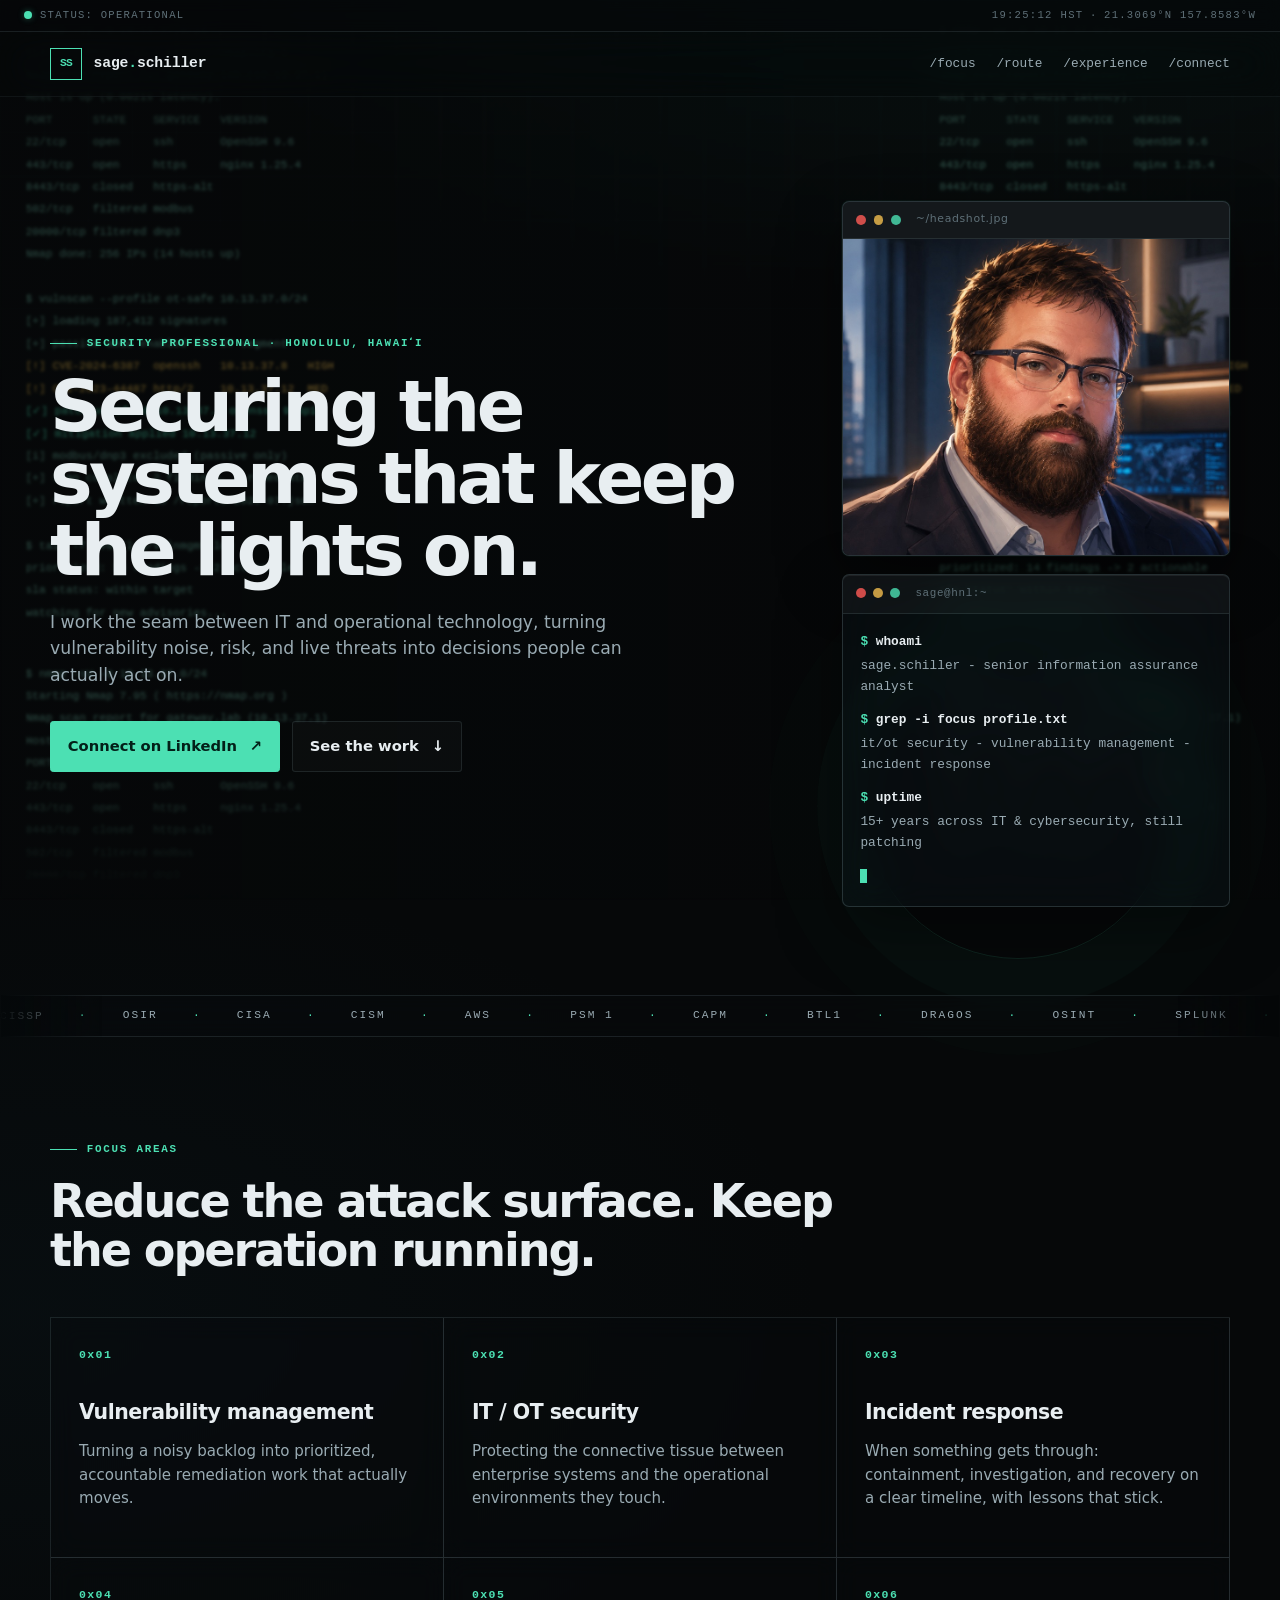
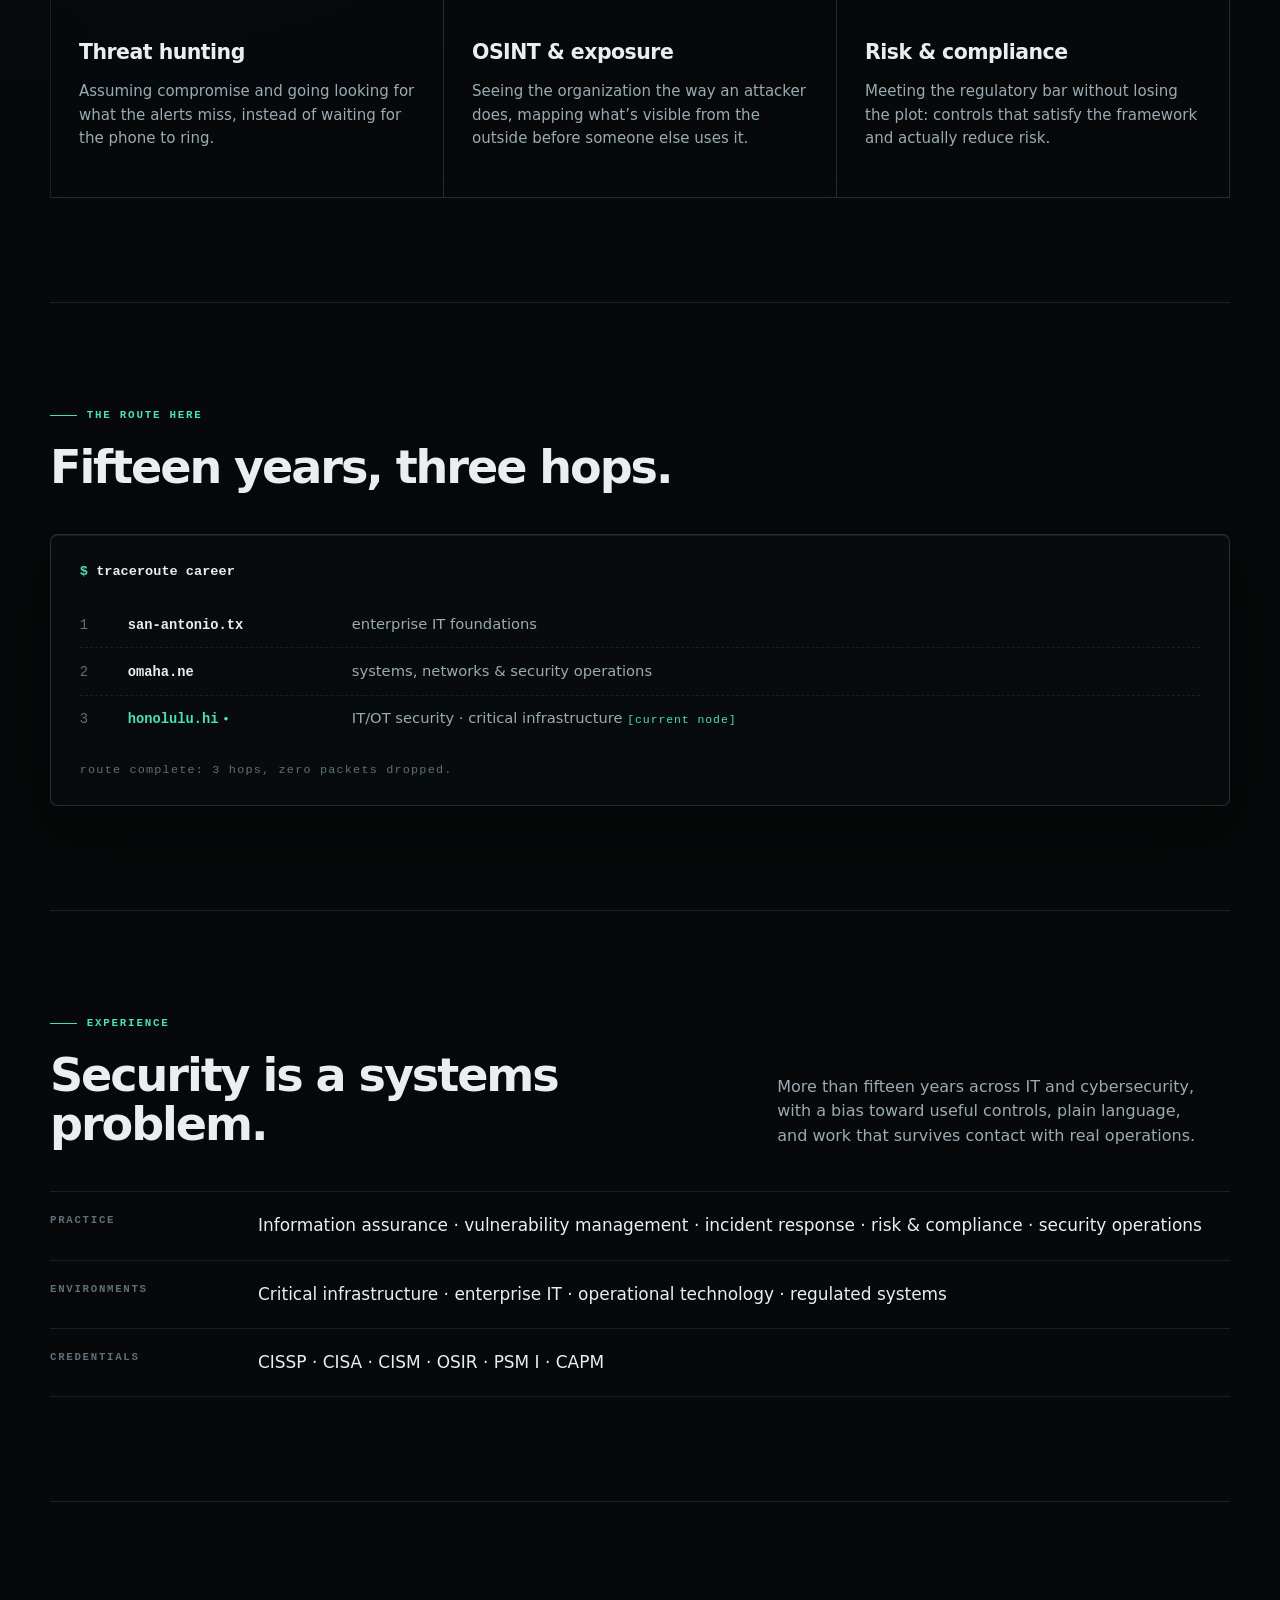
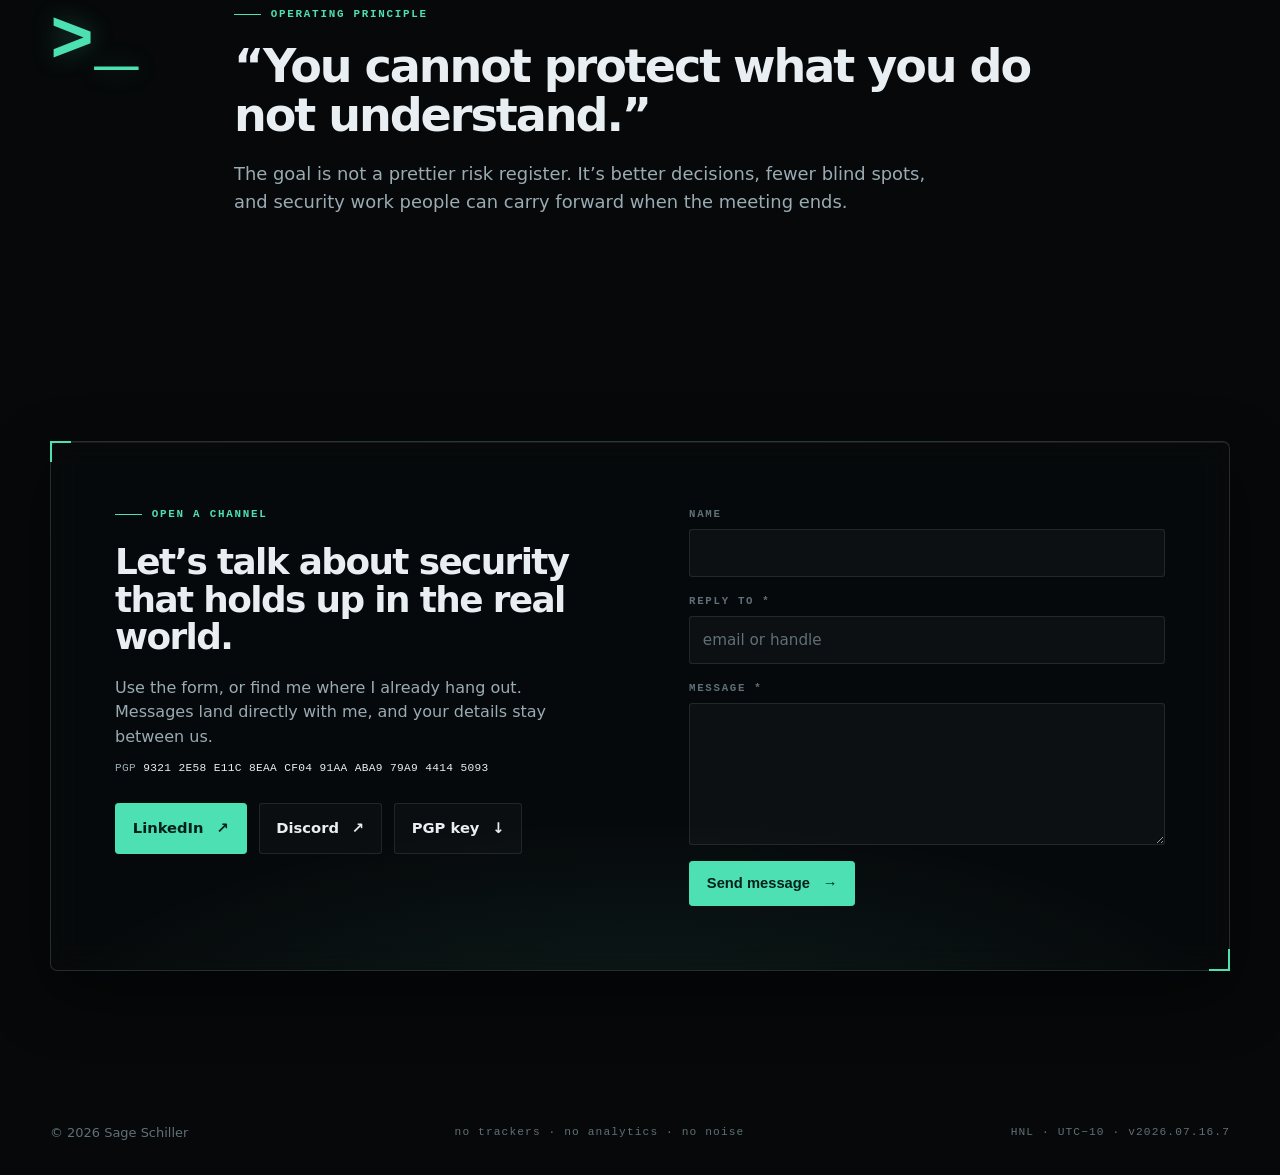
==== commit cde1d788: "Add PGP public key for encrypted contact Publishes the public key and fingerprint so visitors can se" ====
--- a/index.html
+++ b/index.html
@@ -278,9 +278,11 @@
               <p class="eyebrow"><span></span>OPEN A CHANNEL</p>
               <h2 id="connect-title">Let’s talk about security that holds up in the real world.</h2>
               <p class="connect-copy">Use the form, or find me where I already hang out. Messages land directly with me, and your details stay between us.</p>
+              <p class="pgp-fingerprint">PGP <span class="fp">9321 2E58 E11C 8EAA CF04 91AA ABA9 79A9 4414 5093</span></p>
               <div class="connect-links">
                 <a class="button button-primary" href="https://www.linkedin.com/in/sageschiller" target="_blank" rel="noreferrer">LinkedIn <span aria-hidden="true">↗</span></a>
                 <a class="button button-quiet" href="https://discord.com/users/1180602612492542058" target="_blank" rel="noreferrer">Discord <span aria-hidden="true">↗</span></a>
+                <a class="button button-quiet" href="/pgp-key.asc" download>PGP key <span aria-hidden="true">↓</span></a>
               </div>
             </div>
             <form class="contact-form" action="/api/contact" method="POST">
--- a/styles.css
+++ b/styles.css
@@ -327,6 +327,8 @@
 .connect-frame h2 { max-width: 780px; margin-bottom: 1.2rem; font-size: clamp(1.7rem, 2.8vw, 2.5rem); }
 .connect-grid { display: grid; grid-template-columns: 1.05fr .95fr; gap: 3rem; align-items: start; }
 .connect-copy { color: var(--muted); margin: 0 0 1.6rem; max-width: 30rem; }
+.pgp-fingerprint { font-family: var(--mono); font-size: .7rem; letter-spacing: .03em; color: var(--muted); margin: -1rem 0 1.6rem; }
+.pgp-fingerprint .fp { color: var(--ink); user-select: all; }
 .connect-links { display: flex; gap: .75rem; flex-wrap: wrap; }
 .contact-form { display: grid; gap: 1rem; }
 .contact-form label { display: grid; gap: .4rem; }
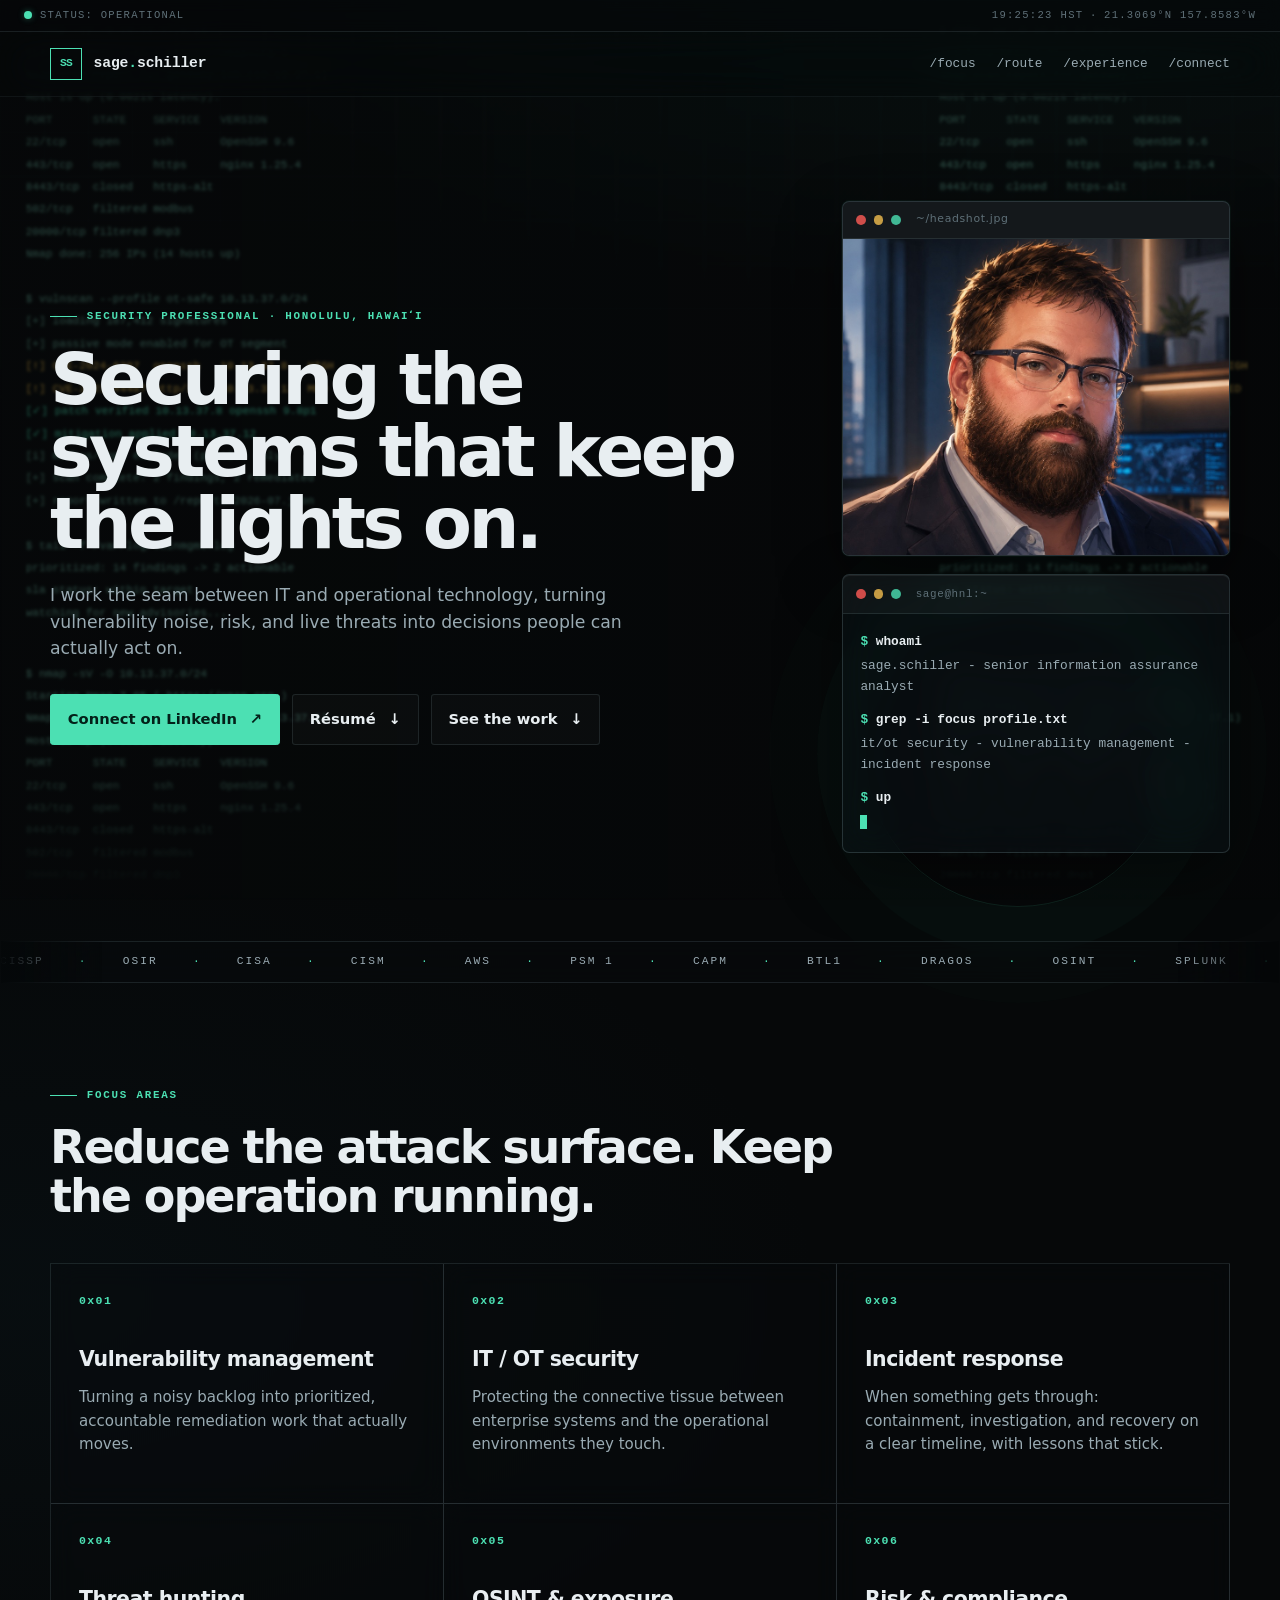
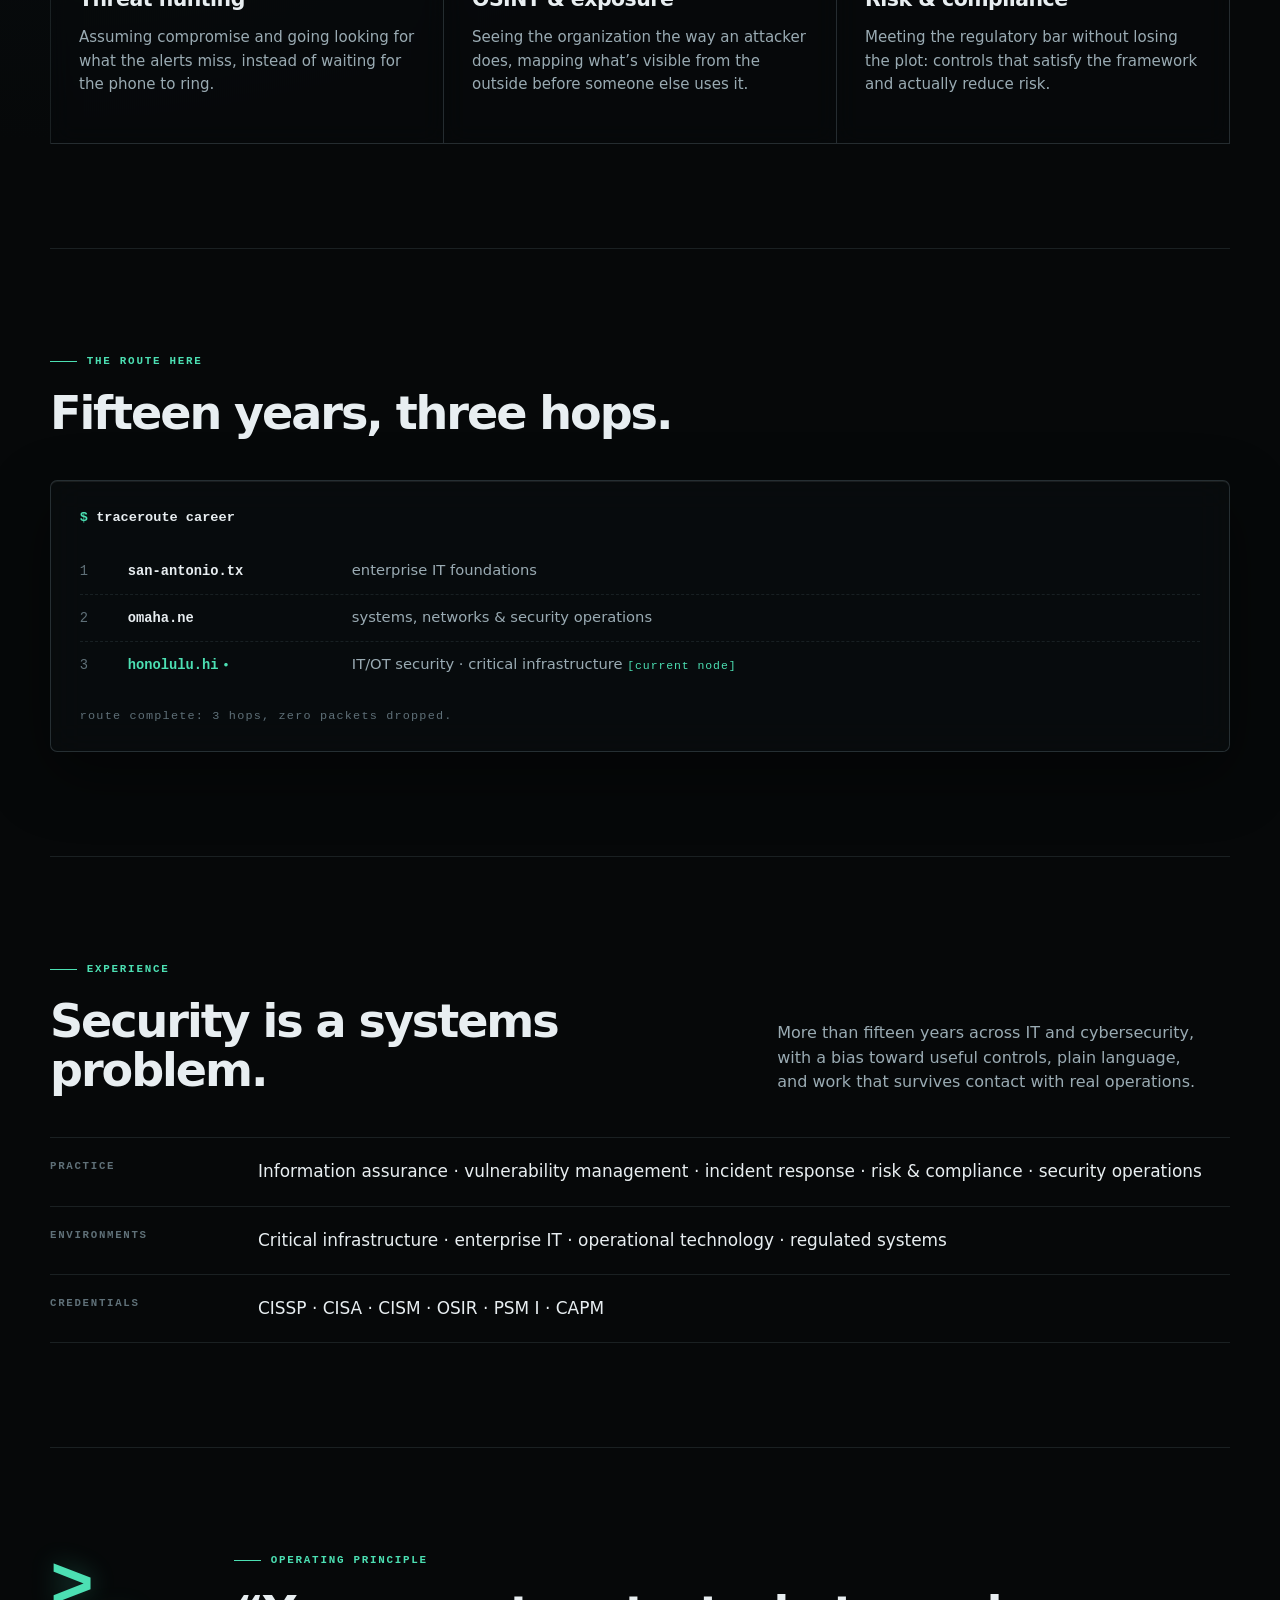
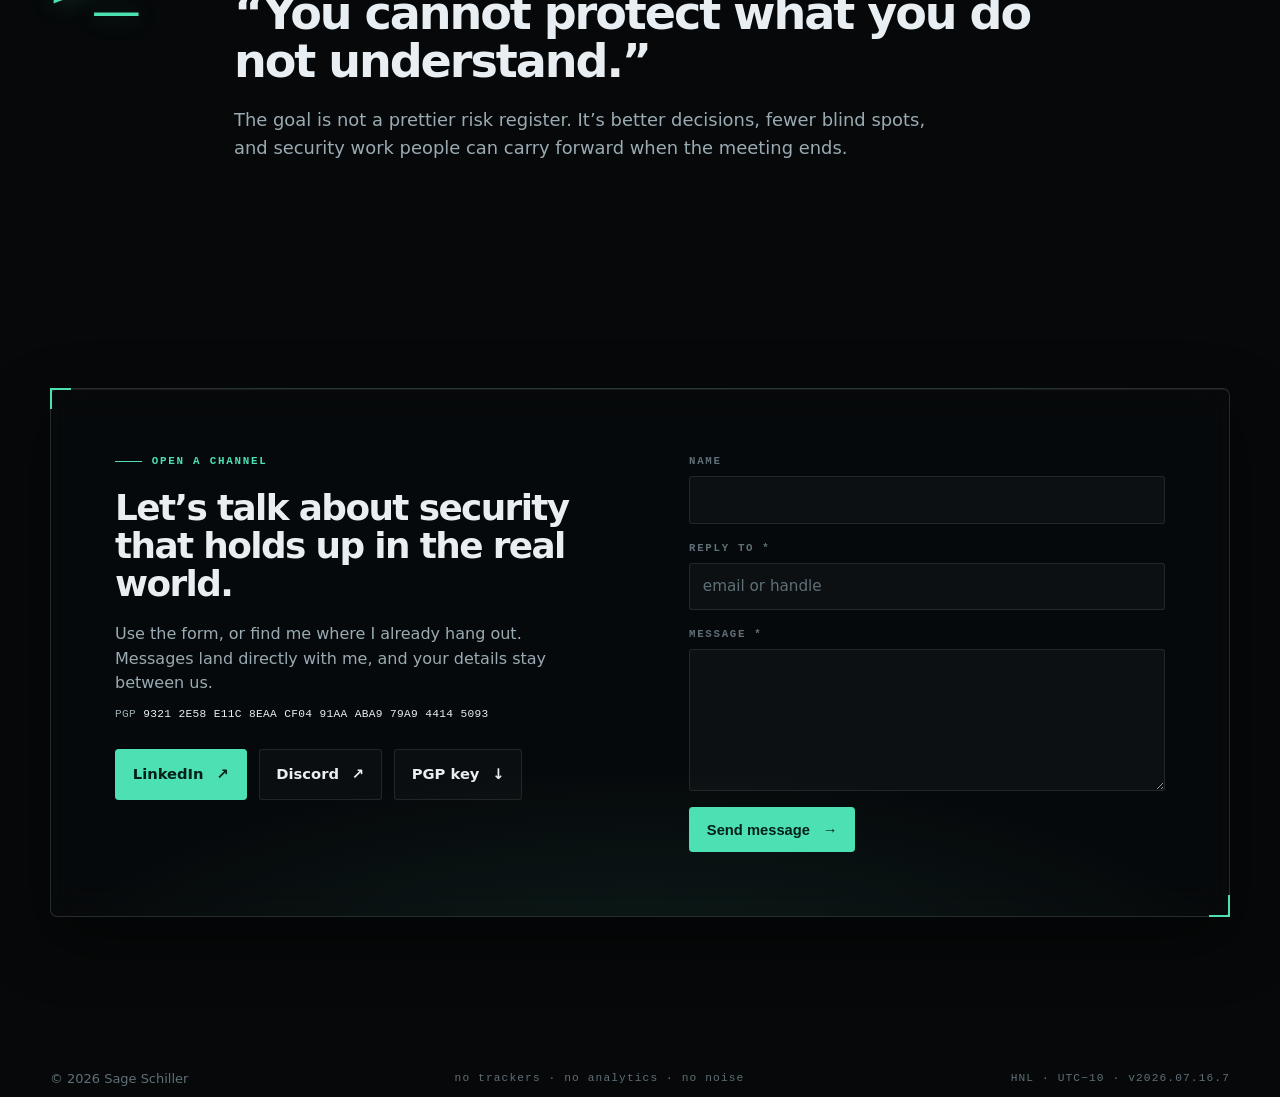
==== commit acb722a5: "Add downloadable resume Adds a public-safe resume PDF and a download link in the hero section, along" ====
--- a/index.html
+++ b/index.html
@@ -133,6 +133,7 @@
             </p>
             <div class="hero-actions">
               <a class="button button-primary" href="https://www.linkedin.com/in/sageschiller" target="_blank" rel="noreferrer">Connect on LinkedIn <span aria-hidden="true">↗</span></a>
+              <a class="button button-quiet" href="/resume.pdf" download>Résumé <span aria-hidden="true">↓</span></a>
               <a class="button button-quiet" href="#focus">See the work <span aria-hidden="true">↓</span></a>
             </div>
           </div>
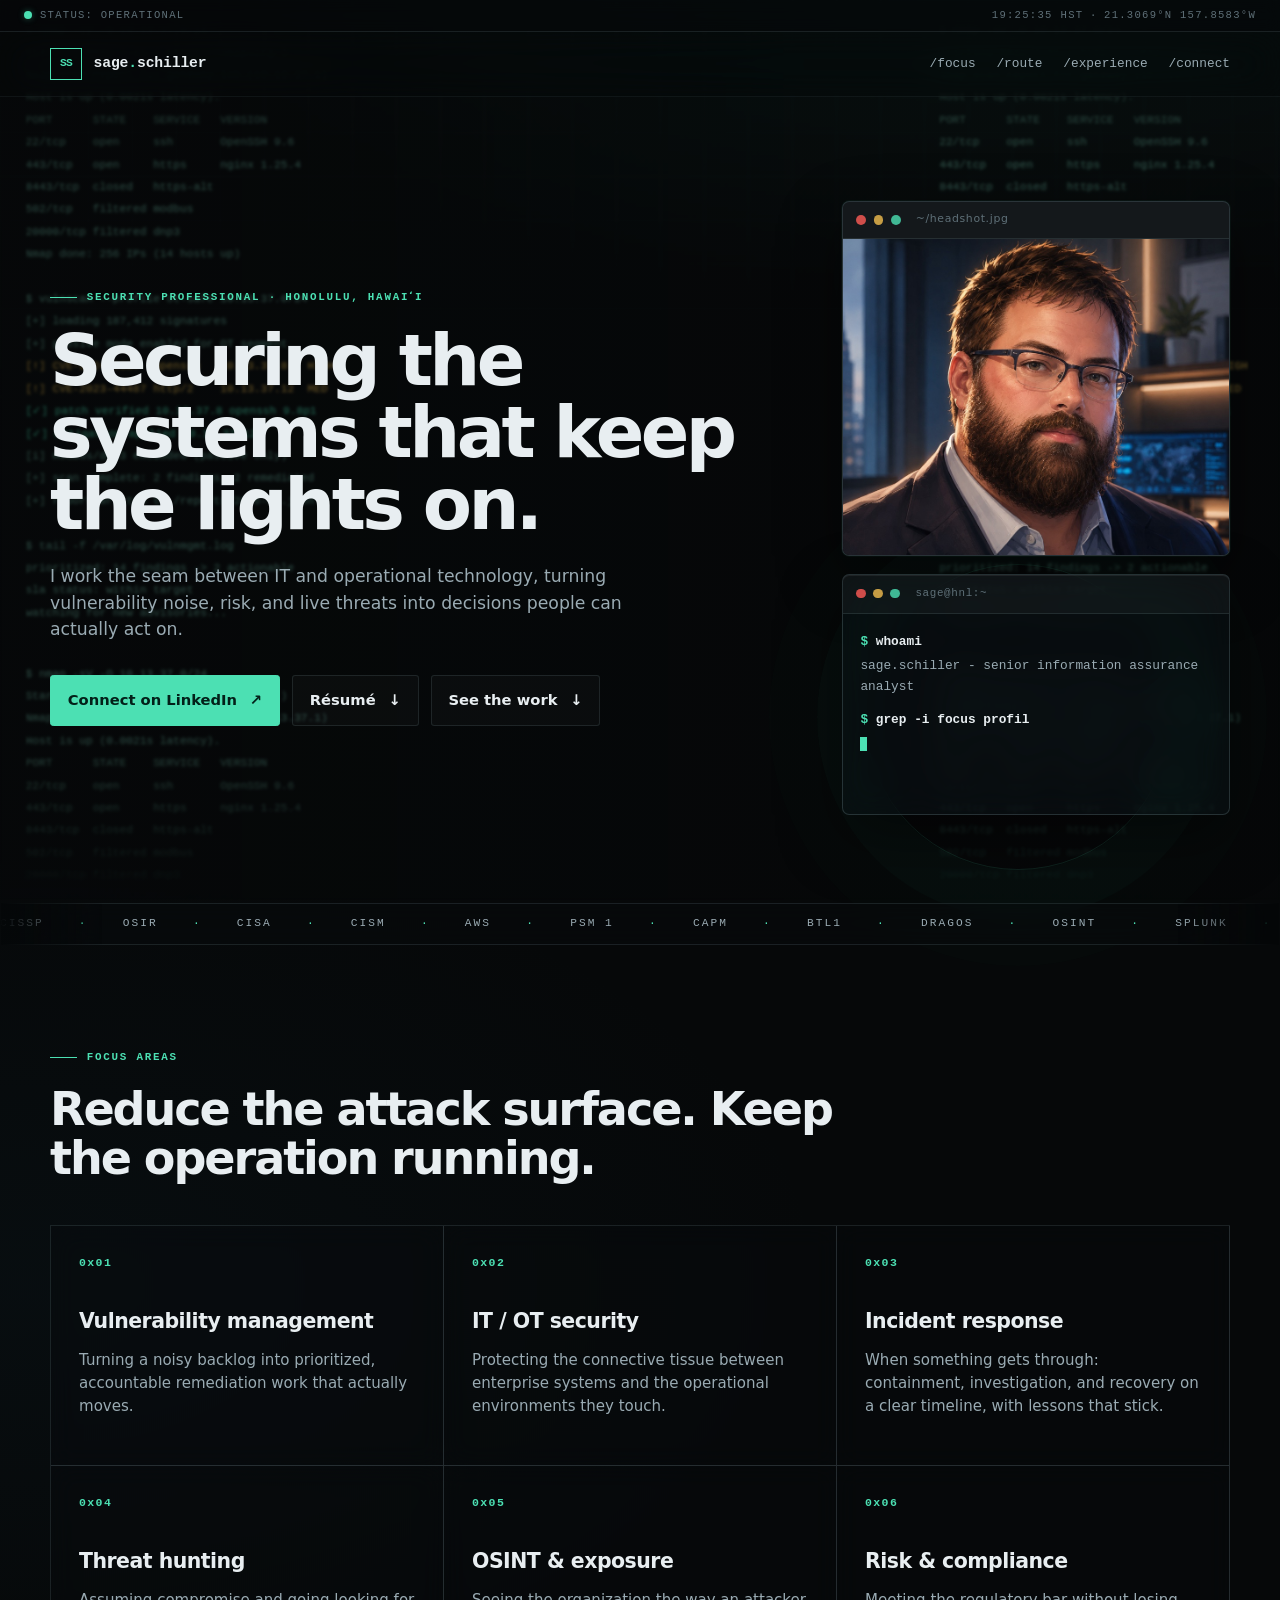
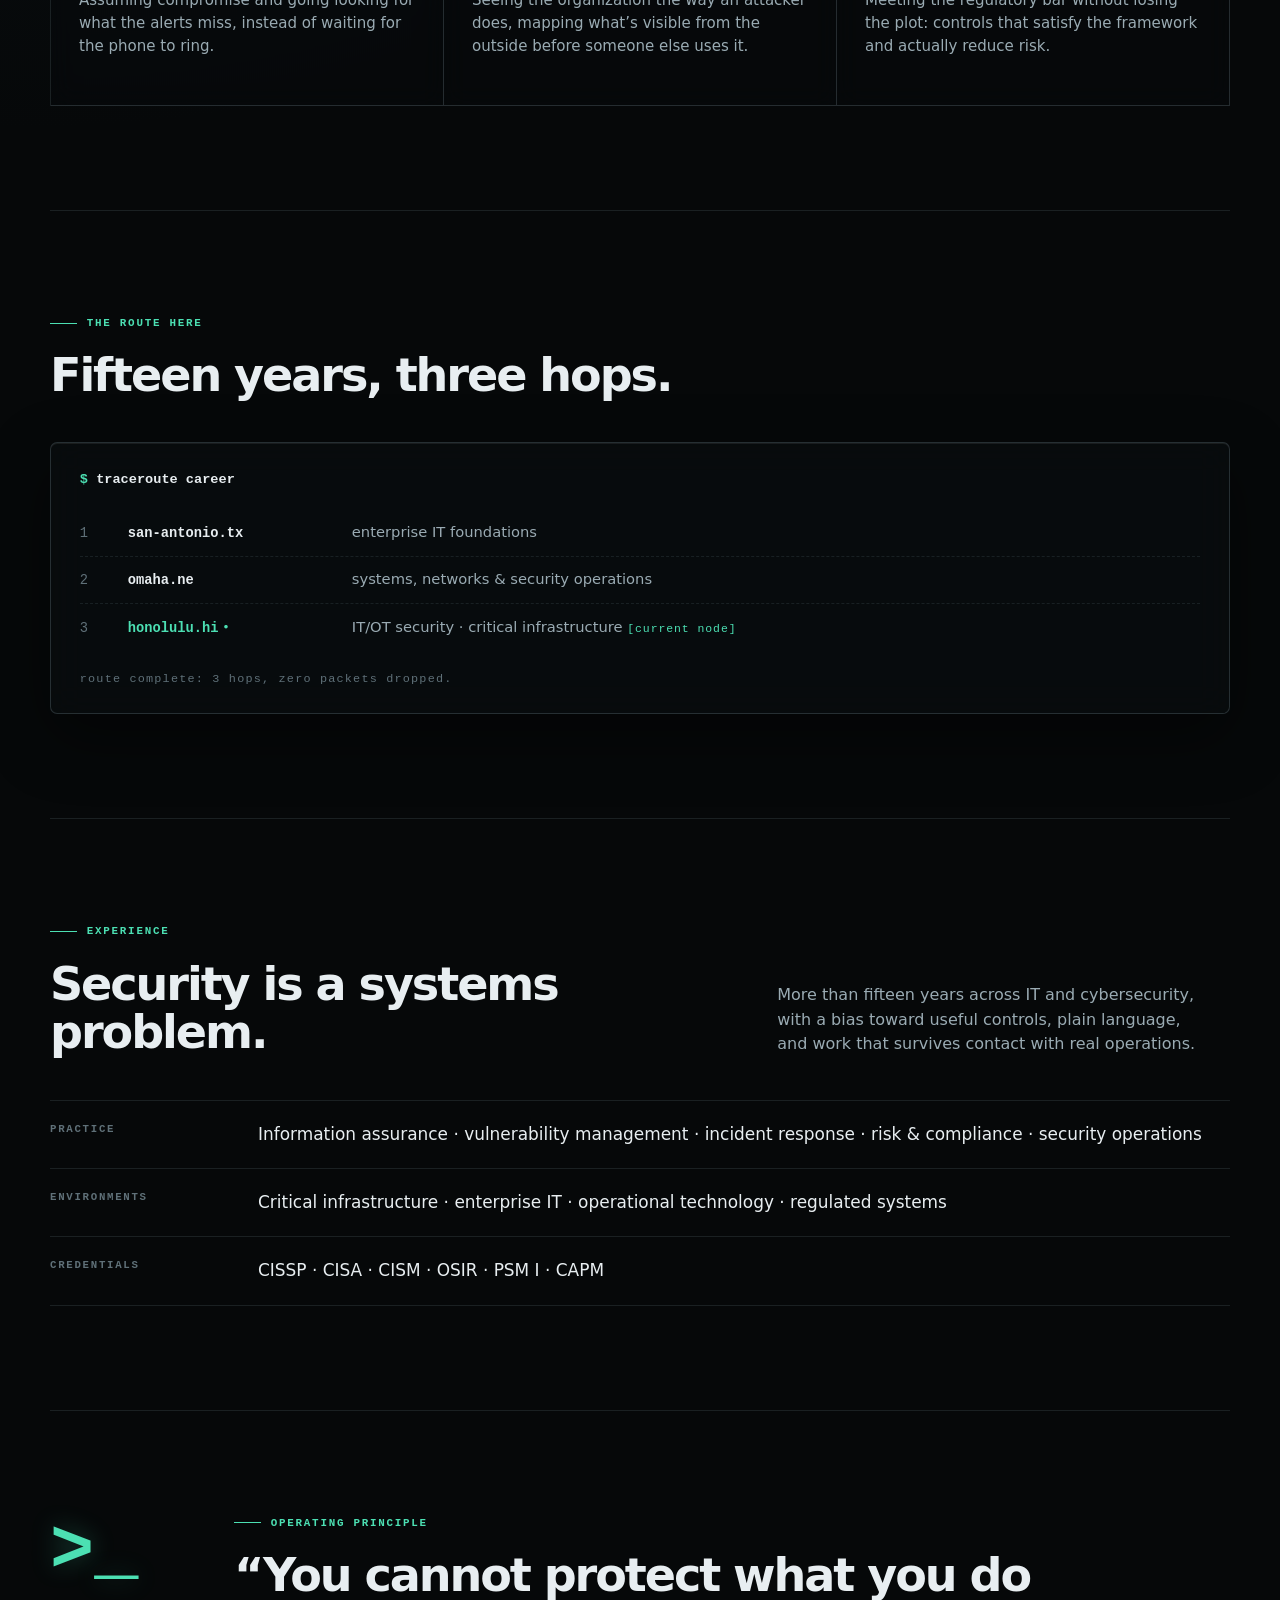
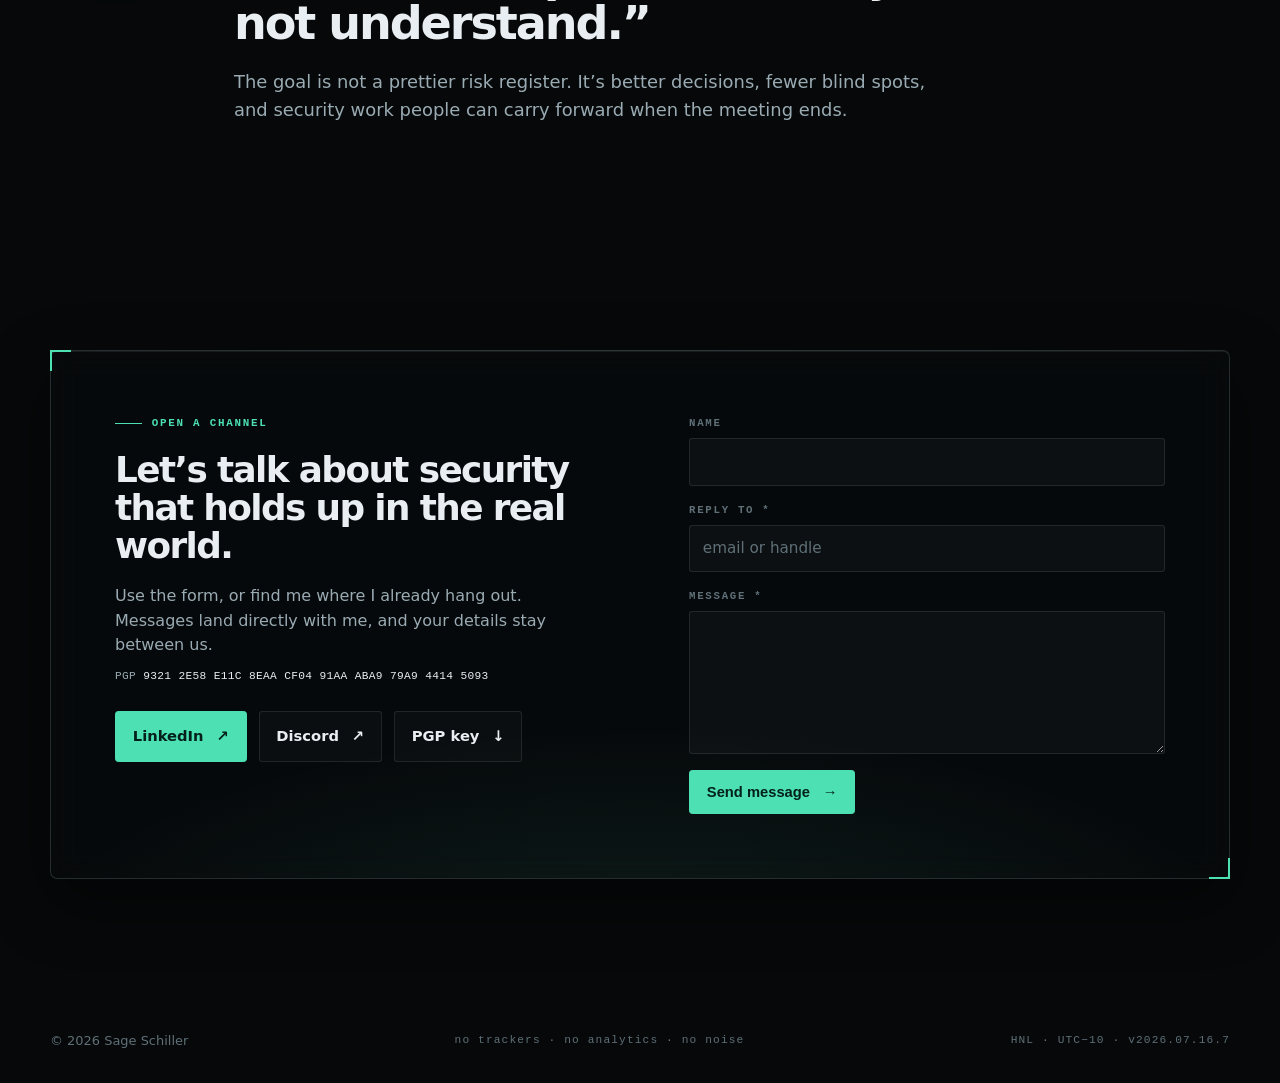
==== commit ba3aab60: "Set friendly filename for resume download Downloads now save as sage_schiller_resume.pdf instead of " ====
--- a/index.html
+++ b/index.html
@@ -133,7 +133,7 @@
             </p>
             <div class="hero-actions">
               <a class="button button-primary" href="https://www.linkedin.com/in/sageschiller" target="_blank" rel="noreferrer">Connect on LinkedIn <span aria-hidden="true">↗</span></a>
-              <a class="button button-quiet" href="/resume.pdf" download>Résumé <span aria-hidden="true">↓</span></a>
+              <a class="button button-quiet" href="/resume.pdf" download="sage_schiller_resume.pdf">Résumé <span aria-hidden="true">↓</span></a>
               <a class="button button-quiet" href="#focus">See the work <span aria-hidden="true">↓</span></a>
             </div>
           </div>
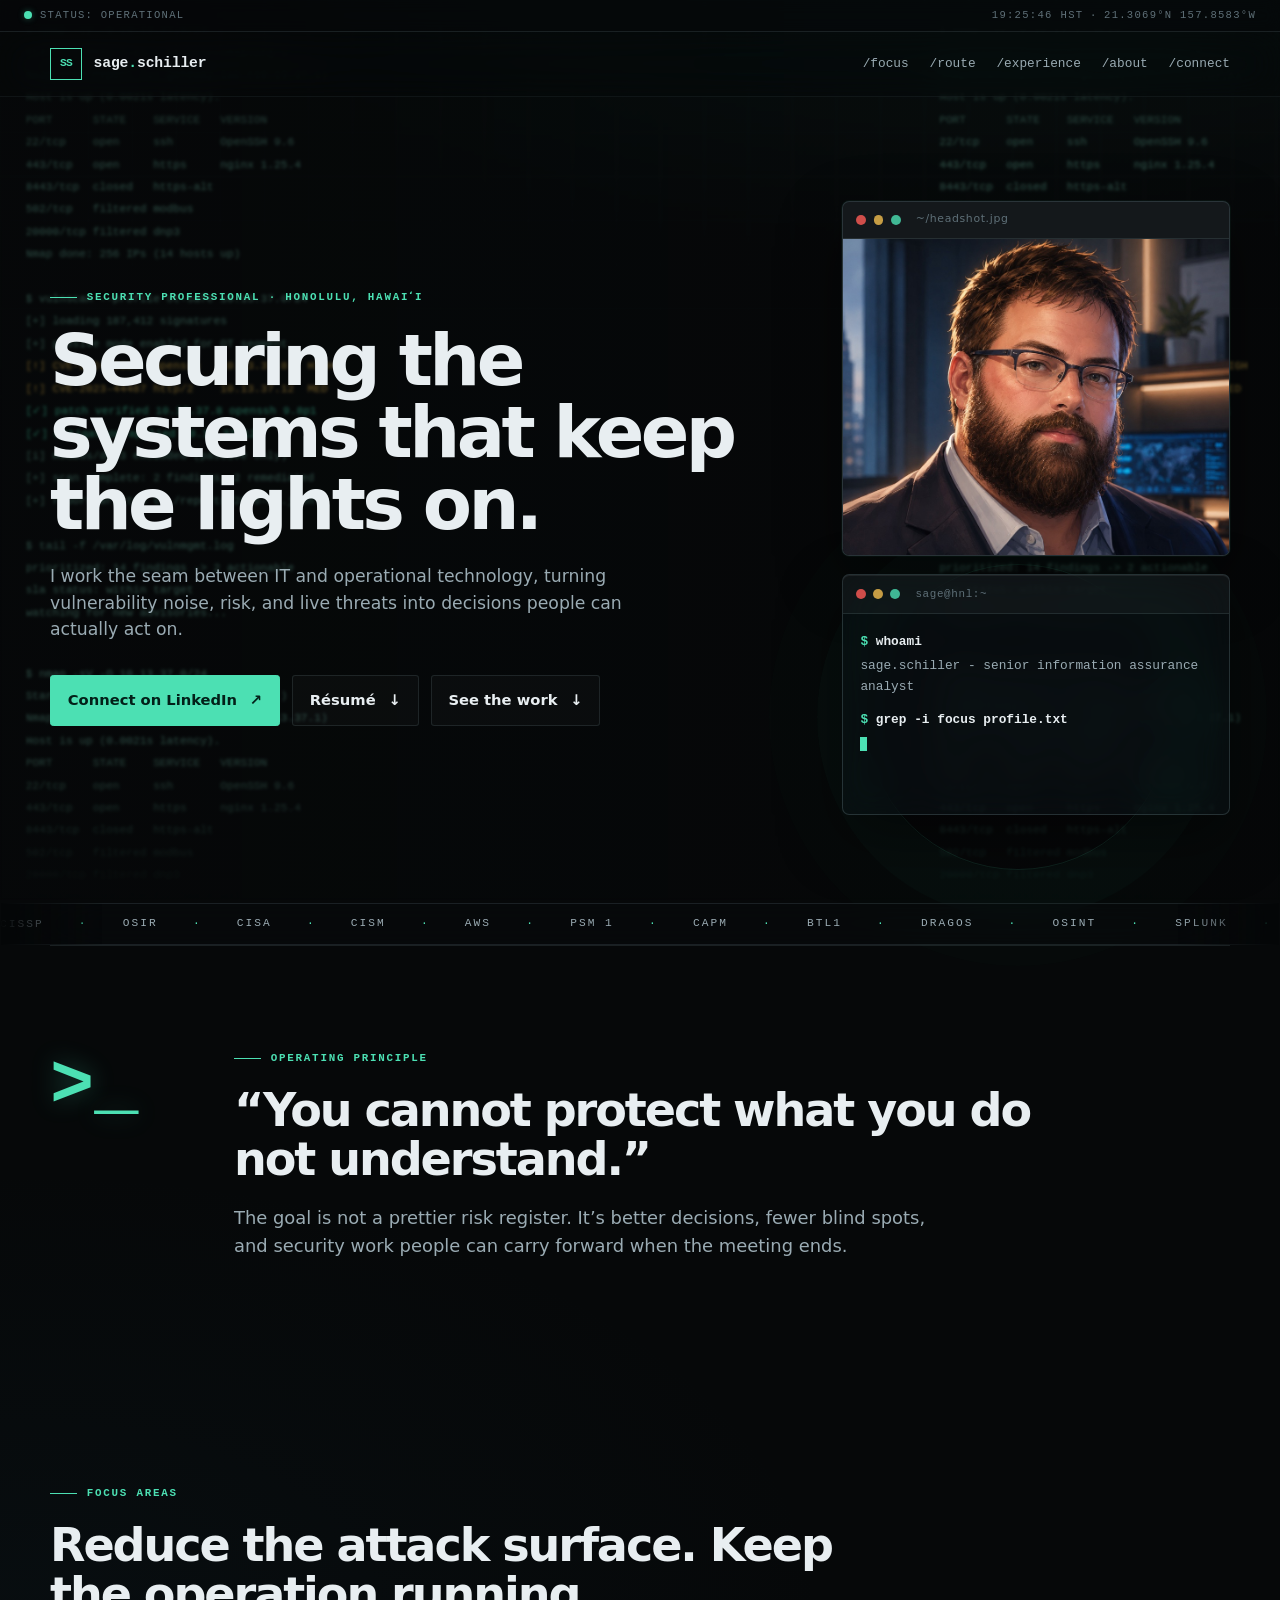
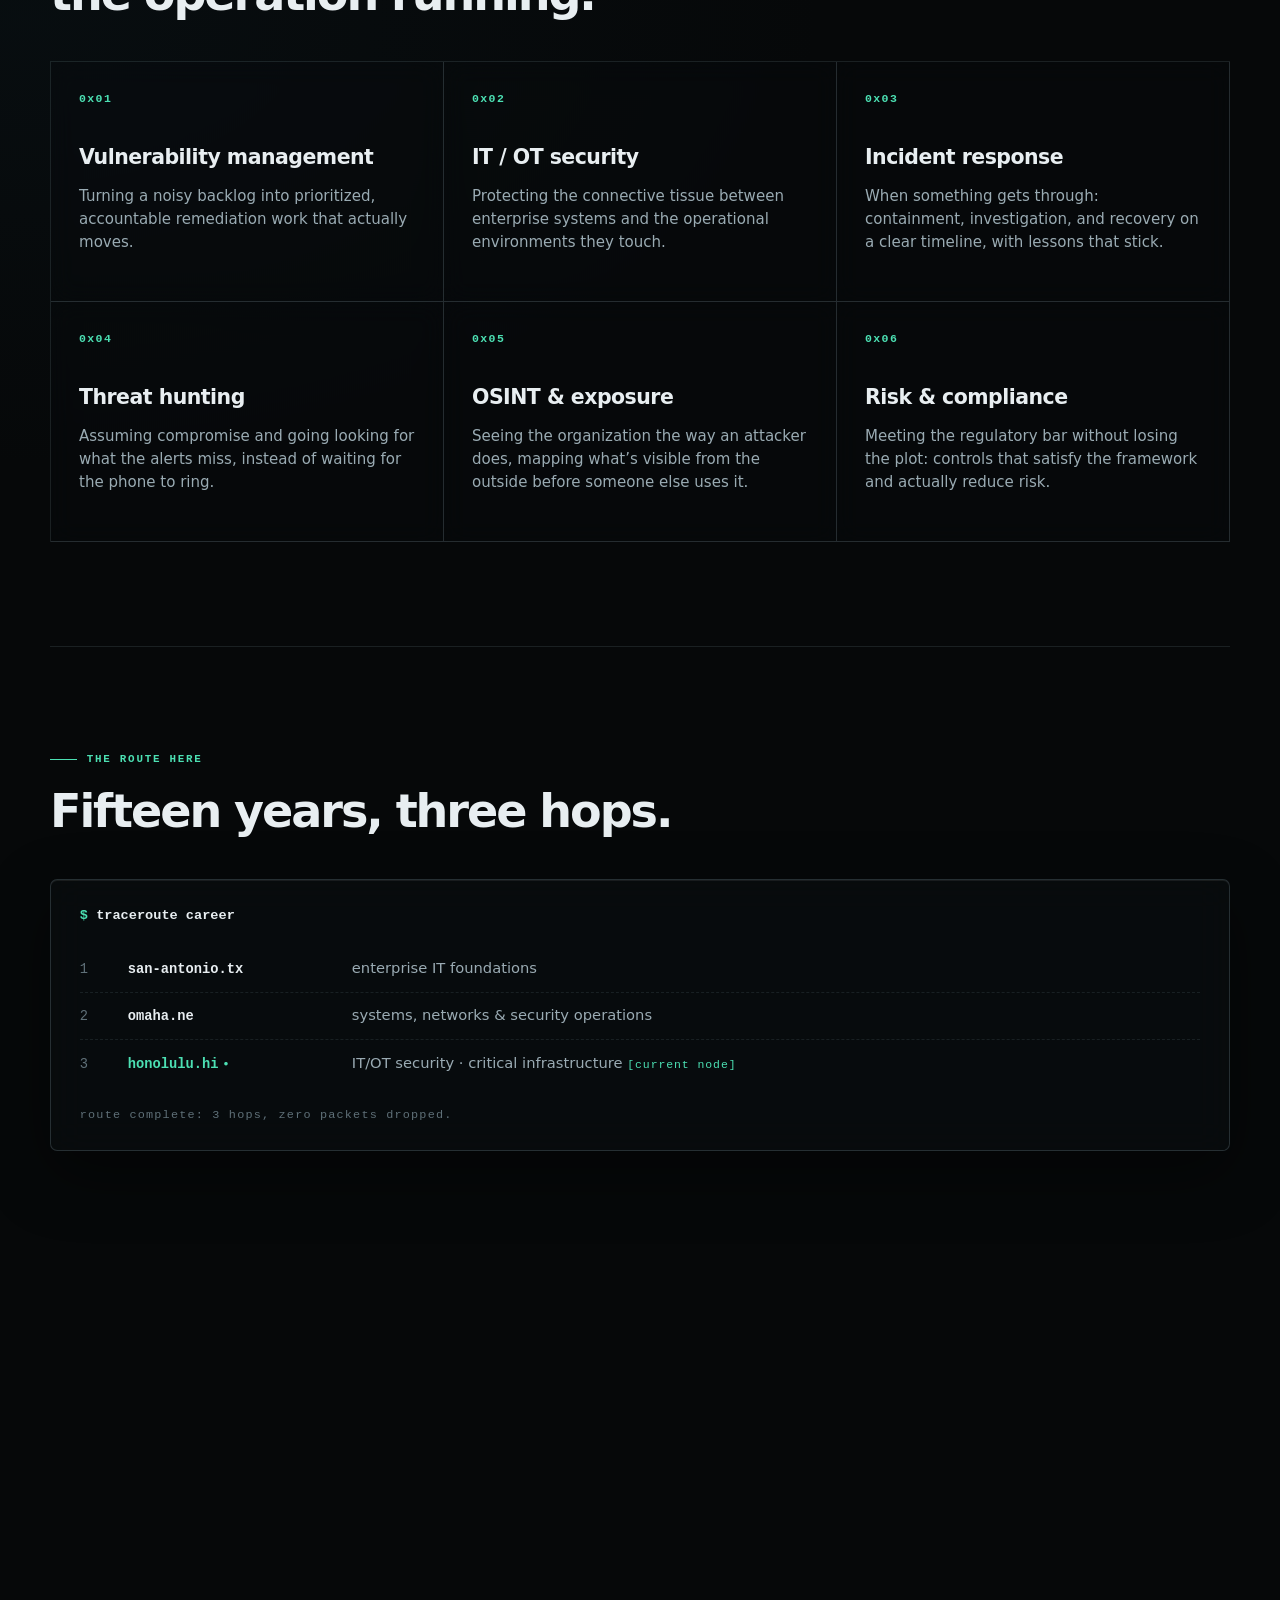
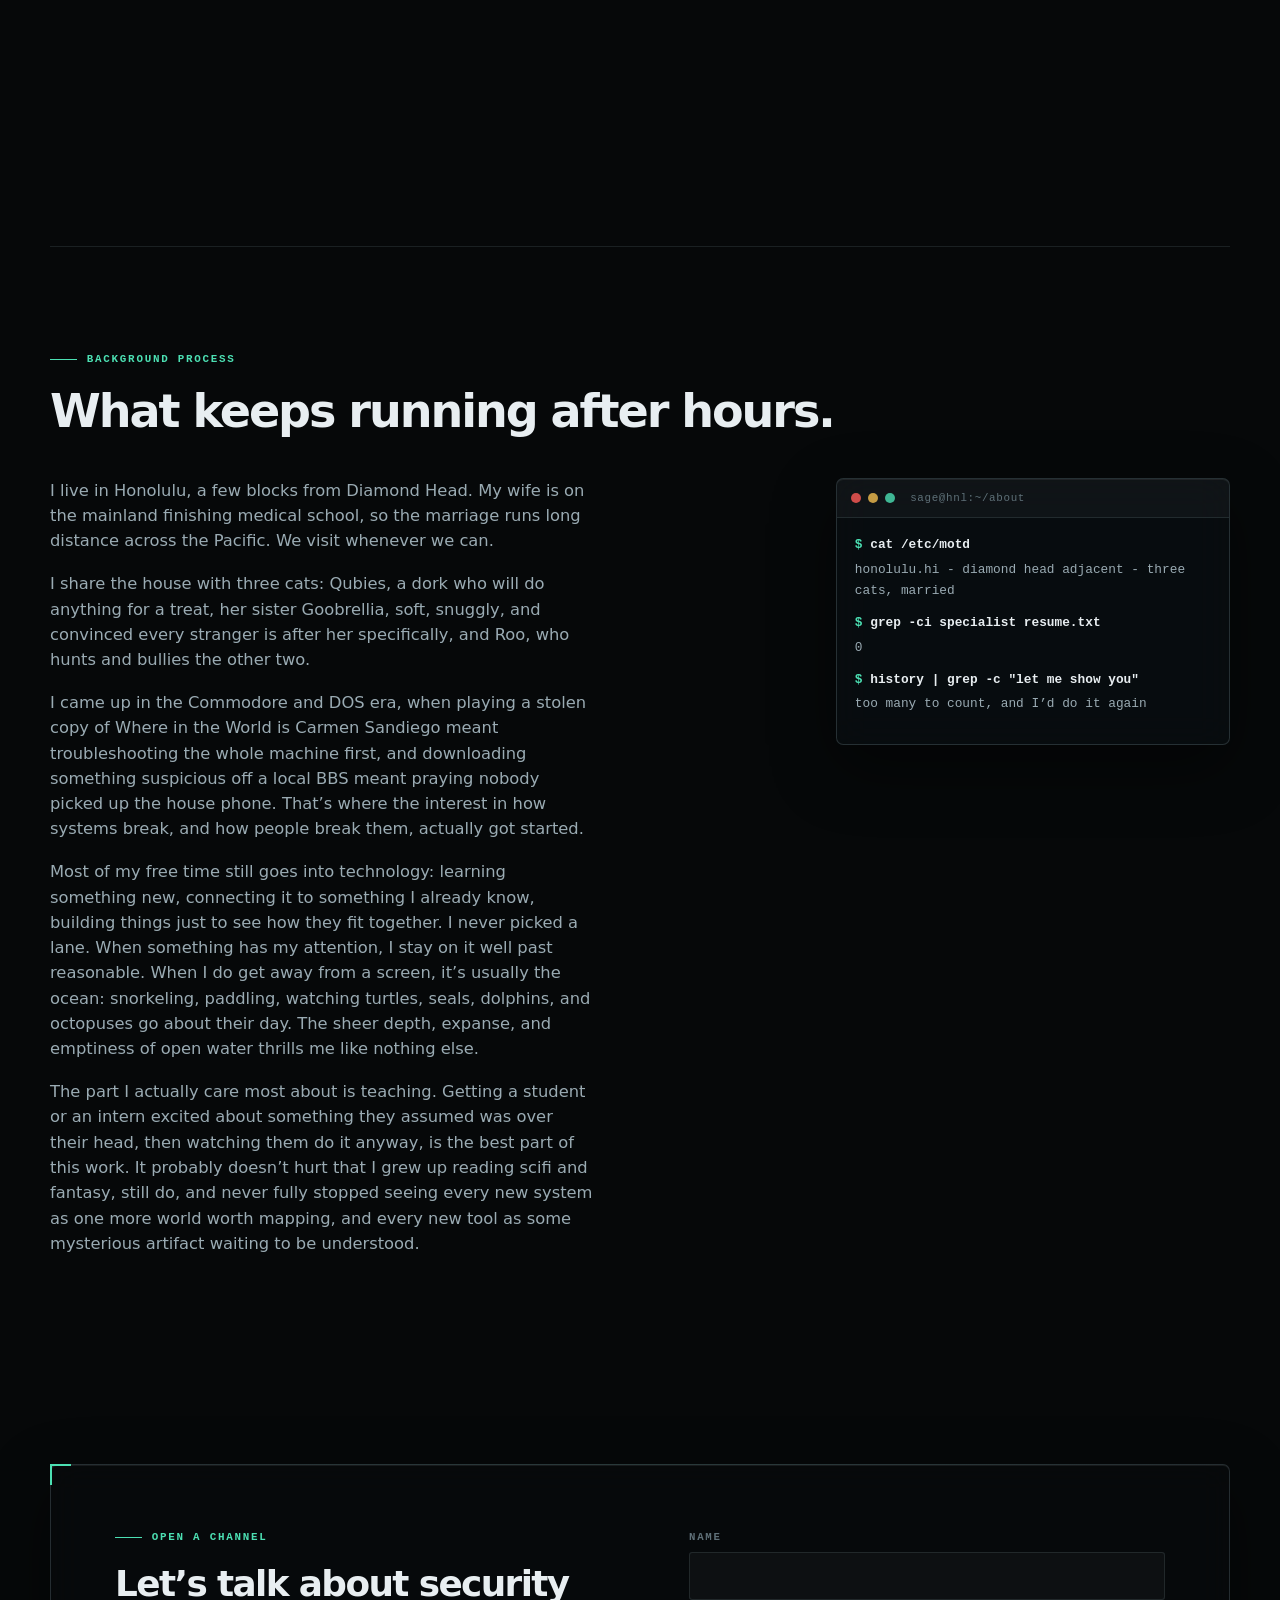
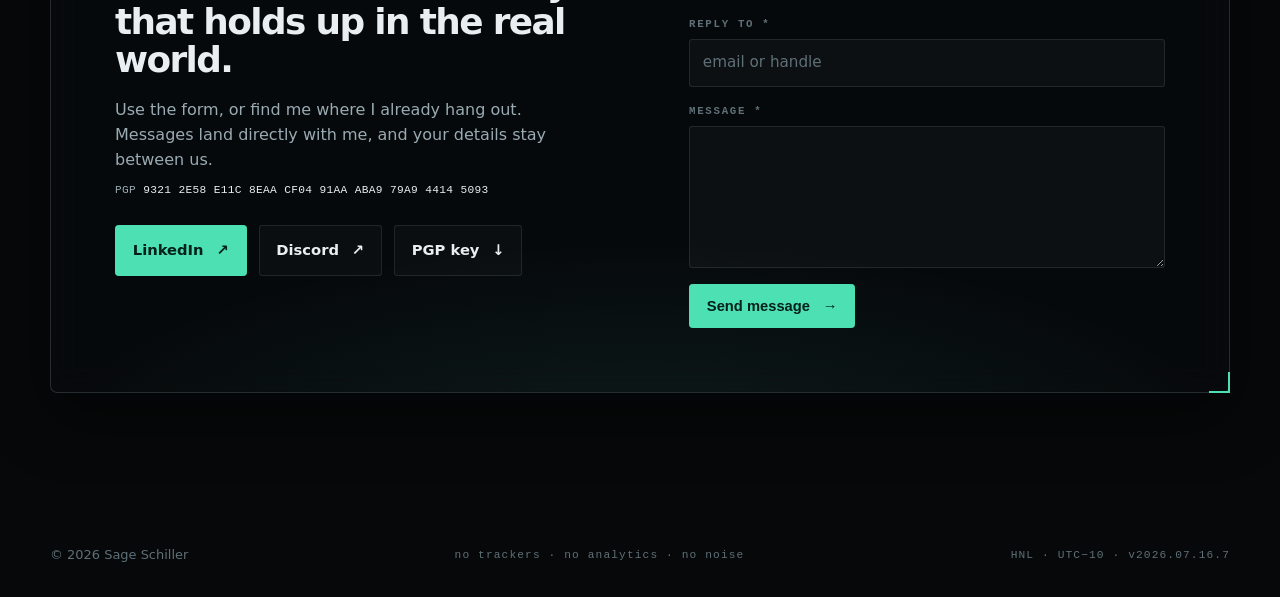
==== commit af1acbee: "Add About section, move Operating Principle up New "Background Process" section adds a personal sect" ====
--- a/index.html
+++ b/index.html
@@ -117,6 +117,7 @@
         <a href="#focus">/focus</a>
         <a href="#route">/route</a>
         <a href="#experience">/experience</a>
+        <a href="#about">/about</a>
         <a href="#connect">/connect</a>
       </nav>
     </header>
@@ -171,6 +172,16 @@
         <span>CISSP</span><span>·</span><span>OSIR</span><span>·</span><span>CISA</span><span>·</span><span>CISM</span><span>·</span><span>AWS</span><span>·</span><span>PSM 1</span><span>·</span><span>CAPM</span><span>·</span><span>BTL1</span><span>·</span><span>DRAGOS</span><span>·</span><span>OSINT</span><span>·</span><span>SPLUNK</span><span>·</span><span>SECURITY+</span><span>·</span><span>NETWORK+</span><span>·</span><span>A+</span><span>·</span><span>LINUX</span><span>·</span><span>MCSA</span><span>·</span><span>CCENT</span><span>·</span><span>VULNERABILITY MANAGEMENT</span><span>·</span><span>IT/OT SECURITY</span><span>·</span><span>THREAT HUNTING</span><span>·</span><span>INCIDENT RESPONSE</span><span>·</span><span>DFIR</span><span>·</span><span>ACTIVE DEFENSE</span><span>·</span><span>SOC ANALYSIS</span><span>·</span><span>AZURE</span><span>·</span><span>PYTHON</span><span>·</span><span>RISK &amp; COMPLIANCE</span><span>·</span><span>CRITICAL INFRASTRUCTURE</span><span>·</span><span>15+ YEARS</span><span>·</span>
         </div>
       </div>
+
+      <section class="section note-section reveal" aria-labelledby="note-title">
+        <div class="note-mark" aria-hidden="true">&gt;_</div>
+        <div>
+          <p class="eyebrow"><span></span>OPERATING PRINCIPLE</p>
+          <h2 id="note-title">“You cannot protect what you do not understand.”</h2>
+          <p class="note-copy">The goal is not a prettier risk register. It’s better decisions, fewer blind spots, and security work people can carry forward when the meeting ends.</p>
+        </div>
+      </section>
+
       <section class="section focus-section reveal" id="focus" aria-labelledby="focus-title">
         <div class="section-heading">
           <p class="eyebrow"><span></span>FOCUS AREAS</p>
@@ -263,12 +274,33 @@
         </div>
       </section>
 
-      <section class="section note-section reveal" aria-labelledby="note-title">
-        <div class="note-mark" aria-hidden="true">&gt;_</div>
-        <div>
-          <p class="eyebrow"><span></span>OPERATING PRINCIPLE</p>
-          <h2 id="note-title">“You cannot protect what you do not understand.”</h2>
-          <p class="note-copy">The goal is not a prettier risk register. It’s better decisions, fewer blind spots, and security work people can carry forward when the meeting ends.</p>
+      <section class="section about-section reveal" id="about" aria-labelledby="about-title">
+        <div class="section-heading">
+          <p class="eyebrow"><span></span>BACKGROUND PROCESS</p>
+          <h2 id="about-title">What keeps running after hours.</h2>
+        </div>
+        <div class="about-grid">
+          <div class="about-copy">
+            <p>I live in Honolulu, a few blocks from Diamond Head. My wife is on the mainland finishing medical school, so the marriage runs long distance across the Pacific. We visit whenever we can.</p>
+            <p>I share the house with three cats: Qubies, a dork who will do anything for a treat, her sister Goobrellia, soft, snuggly, and convinced every stranger is after her specifically, and Roo, who hunts and bullies the other two.</p>
+            <p>I came up in the Commodore and DOS era, when playing a stolen copy of Where in the World is Carmen Sandiego meant troubleshooting the whole machine first, and downloading something suspicious off a local BBS meant praying nobody picked up the house phone. That&rsquo;s where the interest in how systems break, and how people break them, actually got started.</p>
+            <p>Most of my free time still goes into technology: learning something new, connecting it to something I already know, building things just to see how they fit together. I never picked a lane. When something has my attention, I stay on it well past reasonable. When I do get away from a screen, it&rsquo;s usually the ocean: snorkeling, paddling, watching turtles, seals, dolphins, and octopuses go about their day. The sheer depth, expanse, and emptiness of open water thrills me like nothing else.</p>
+            <p>The part I actually care most about is teaching. Getting a student or an intern excited about something they assumed was over their head, then watching them do it anyway, is the best part of this work. It probably doesn&rsquo;t hurt that I grew up reading scifi and fantasy, still do, and never fully stopped seeing every new system as one more world worth mapping, and every new tool as some mysterious artifact waiting to be understood.</p>
+          </div>
+          <aside class="terminal about-terminal" aria-label="Off the clock">
+            <div class="terminal-bar" aria-hidden="true">
+              <span class="dot dot-r"></span><span class="dot dot-y"></span><span class="dot dot-g"></span>
+              <span class="terminal-title">sage@hnl:~/about</span>
+            </div>
+            <div class="terminal-body">
+              <p class="t-cmd">cat /etc/motd</p>
+              <p class="t-out">honolulu.hi - diamond head adjacent - three cats, married</p>
+              <p class="t-cmd">grep -ci specialist resume.txt</p>
+              <p class="t-out">0</p>
+              <p class="t-cmd">history | grep -c "let me show you"</p>
+              <p class="t-out">too many to count, and I&rsquo;d do it again</p>
+            </div>
+          </aside>
         </div>
       </section>
 
--- a/styles.css
+++ b/styles.css
@@ -301,6 +301,13 @@
 .experience-row { display: grid; grid-template-columns: 11.5rem 1fr; gap: 1.5rem; padding: 1.25rem 0; border-bottom: 1px solid var(--line); }
 .experience-label { font-family: var(--mono); color: var(--faint); font-size: .67rem; letter-spacing: .16em; font-weight: 700; }
 .experience-row p:last-child { margin: 0; font-size: 1.06rem; }
+
+/* ---------- about ---------- */
+.about-section { border-top: 1px solid var(--line); }
+.about-grid { display: grid; grid-template-columns: minmax(0, 1.5fr) minmax(17rem, .8fr); gap: 3rem; align-items: start; }
+.about-copy { color: var(--muted); font-size: 1.02rem; max-width: 34rem; }
+.about-copy p { margin: 0 0 1.1rem; }
+.about-copy p:last-child { margin-bottom: 0; }
 
 /* ---------- principle ---------- */
 .note-section { display: grid; grid-template-columns: 9rem 1fr; gap: 2.5rem; align-items: start; border-top: 1px solid var(--line); }
@@ -430,7 +437,7 @@
   .g2, .g4, .g6 { display: none; }
   nav { gap: .75rem; font-size: .72rem; flex-wrap: wrap; }
   .hero { min-height: auto; padding: 4.2rem 0 3.6rem; }
-  .hero-grid, .split-heading, .note-section, .connect-grid { grid-template-columns: 1fr; gap: 2.2rem; }
+  .hero-grid, .split-heading, .note-section, .connect-grid, .about-grid { grid-template-columns: 1fr; gap: 2.2rem; }
   .hero-side { max-width: 30rem; }
   .focus-grid { grid-template-columns: 1fr; }
   .focus-card { min-height: 0; }
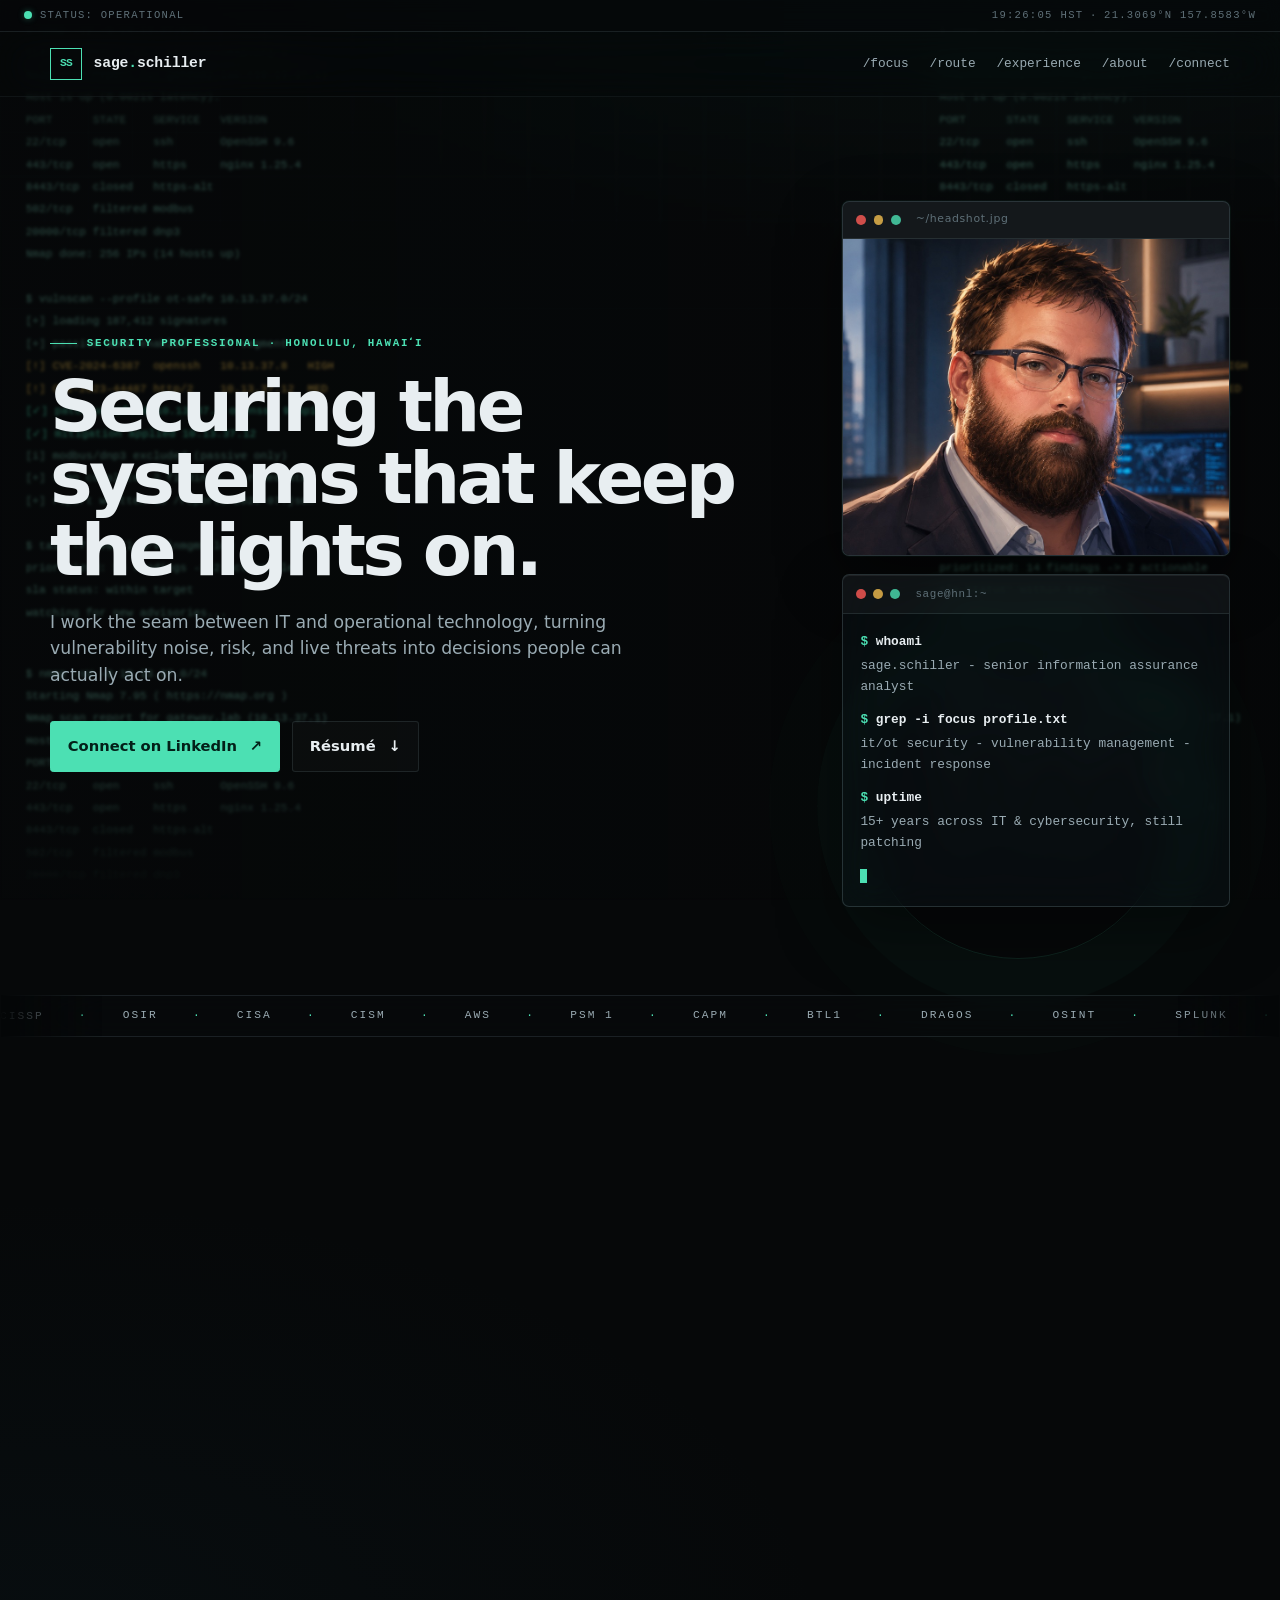
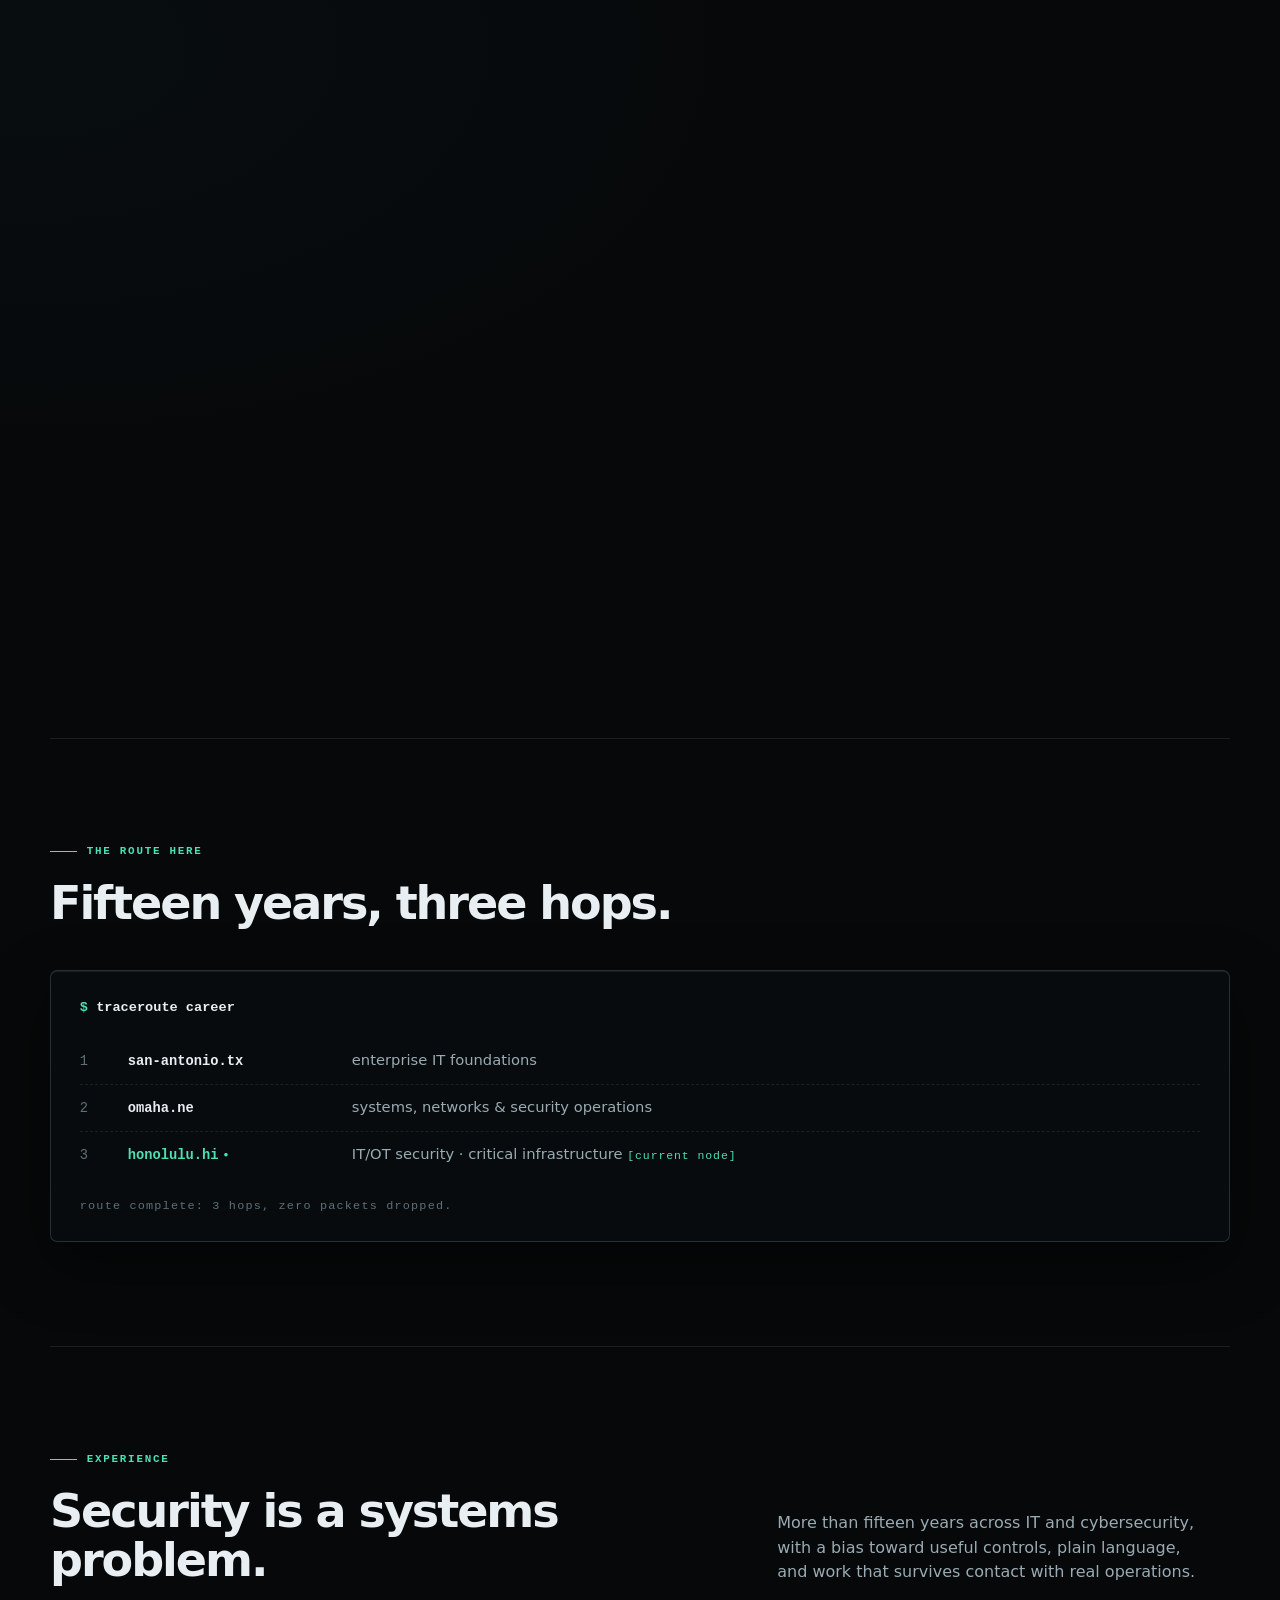
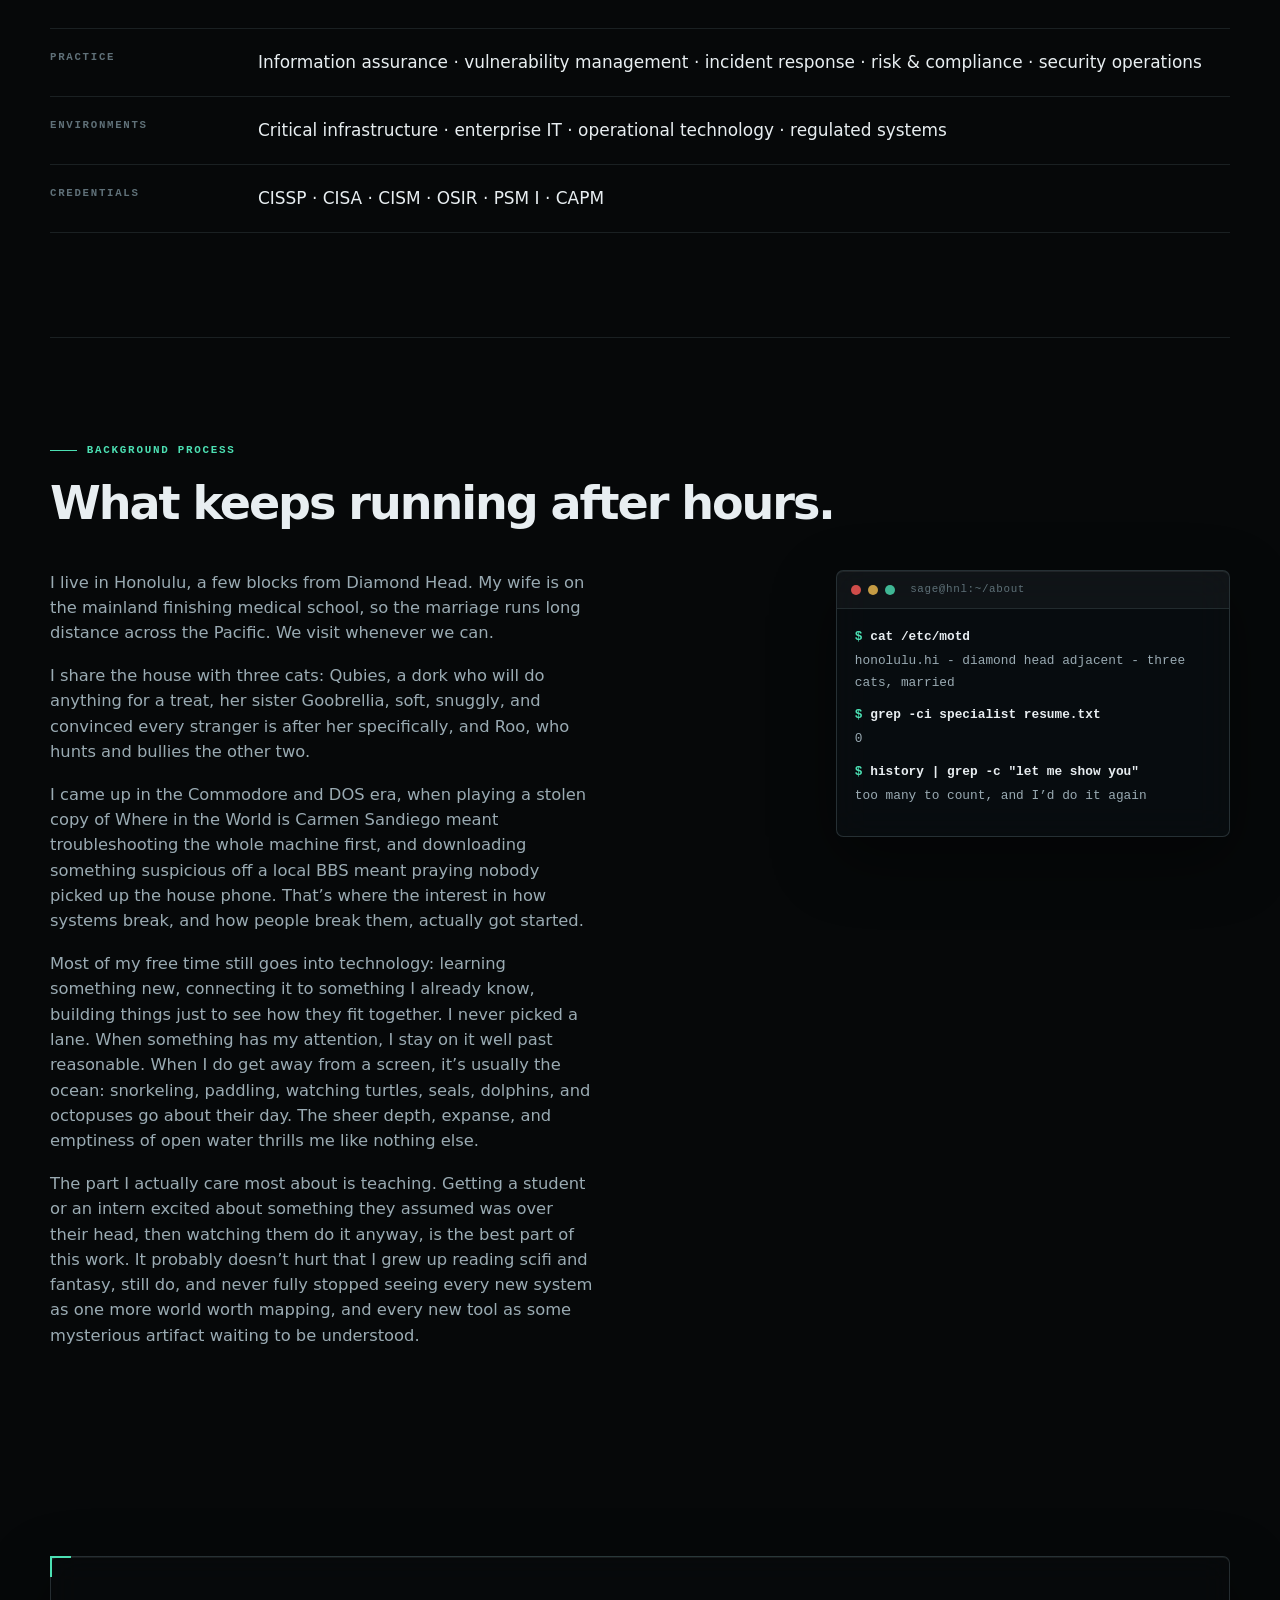
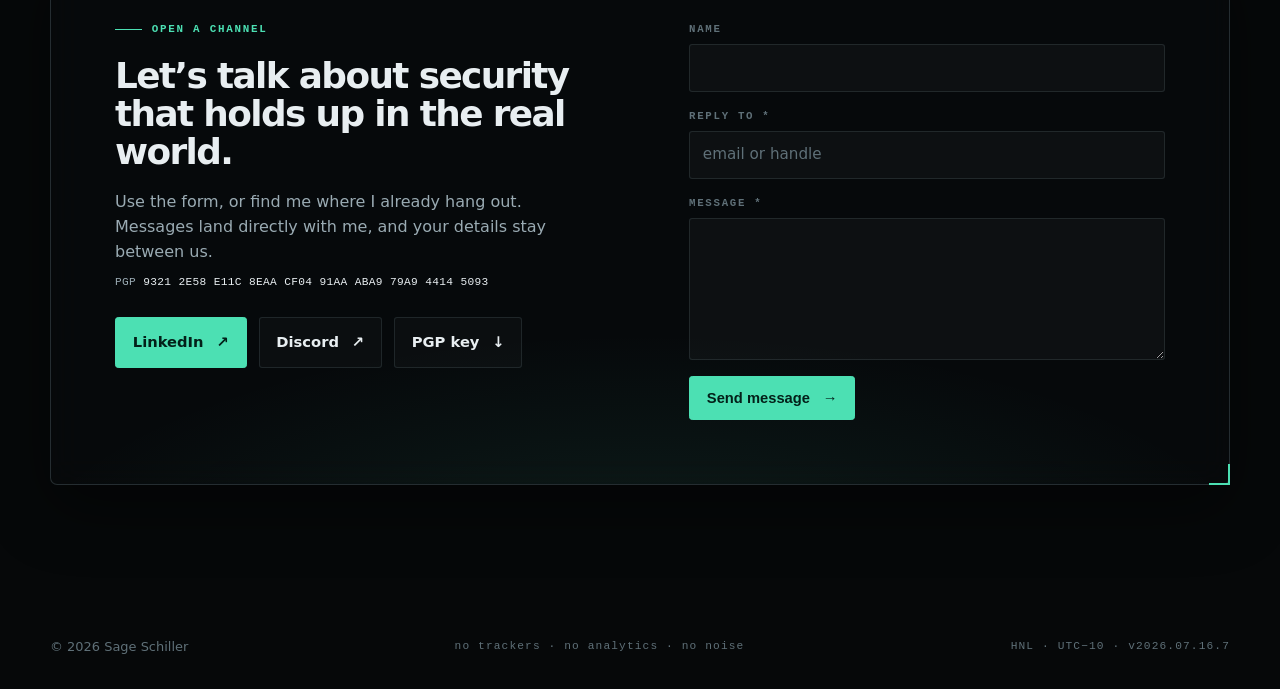
==== commit c54c4a96: "Drop redundant 'See the work' hero button" ====
--- a/index.html
+++ b/index.html
@@ -135,7 +135,6 @@
             <div class="hero-actions">
               <a class="button button-primary" href="https://www.linkedin.com/in/sageschiller" target="_blank" rel="noreferrer">Connect on LinkedIn <span aria-hidden="true">↗</span></a>
               <a class="button button-quiet" href="/resume.pdf" download="sage_schiller_resume.pdf">Résumé <span aria-hidden="true">↓</span></a>
-              <a class="button button-quiet" href="#focus">See the work <span aria-hidden="true">↓</span></a>
             </div>
           </div>
 
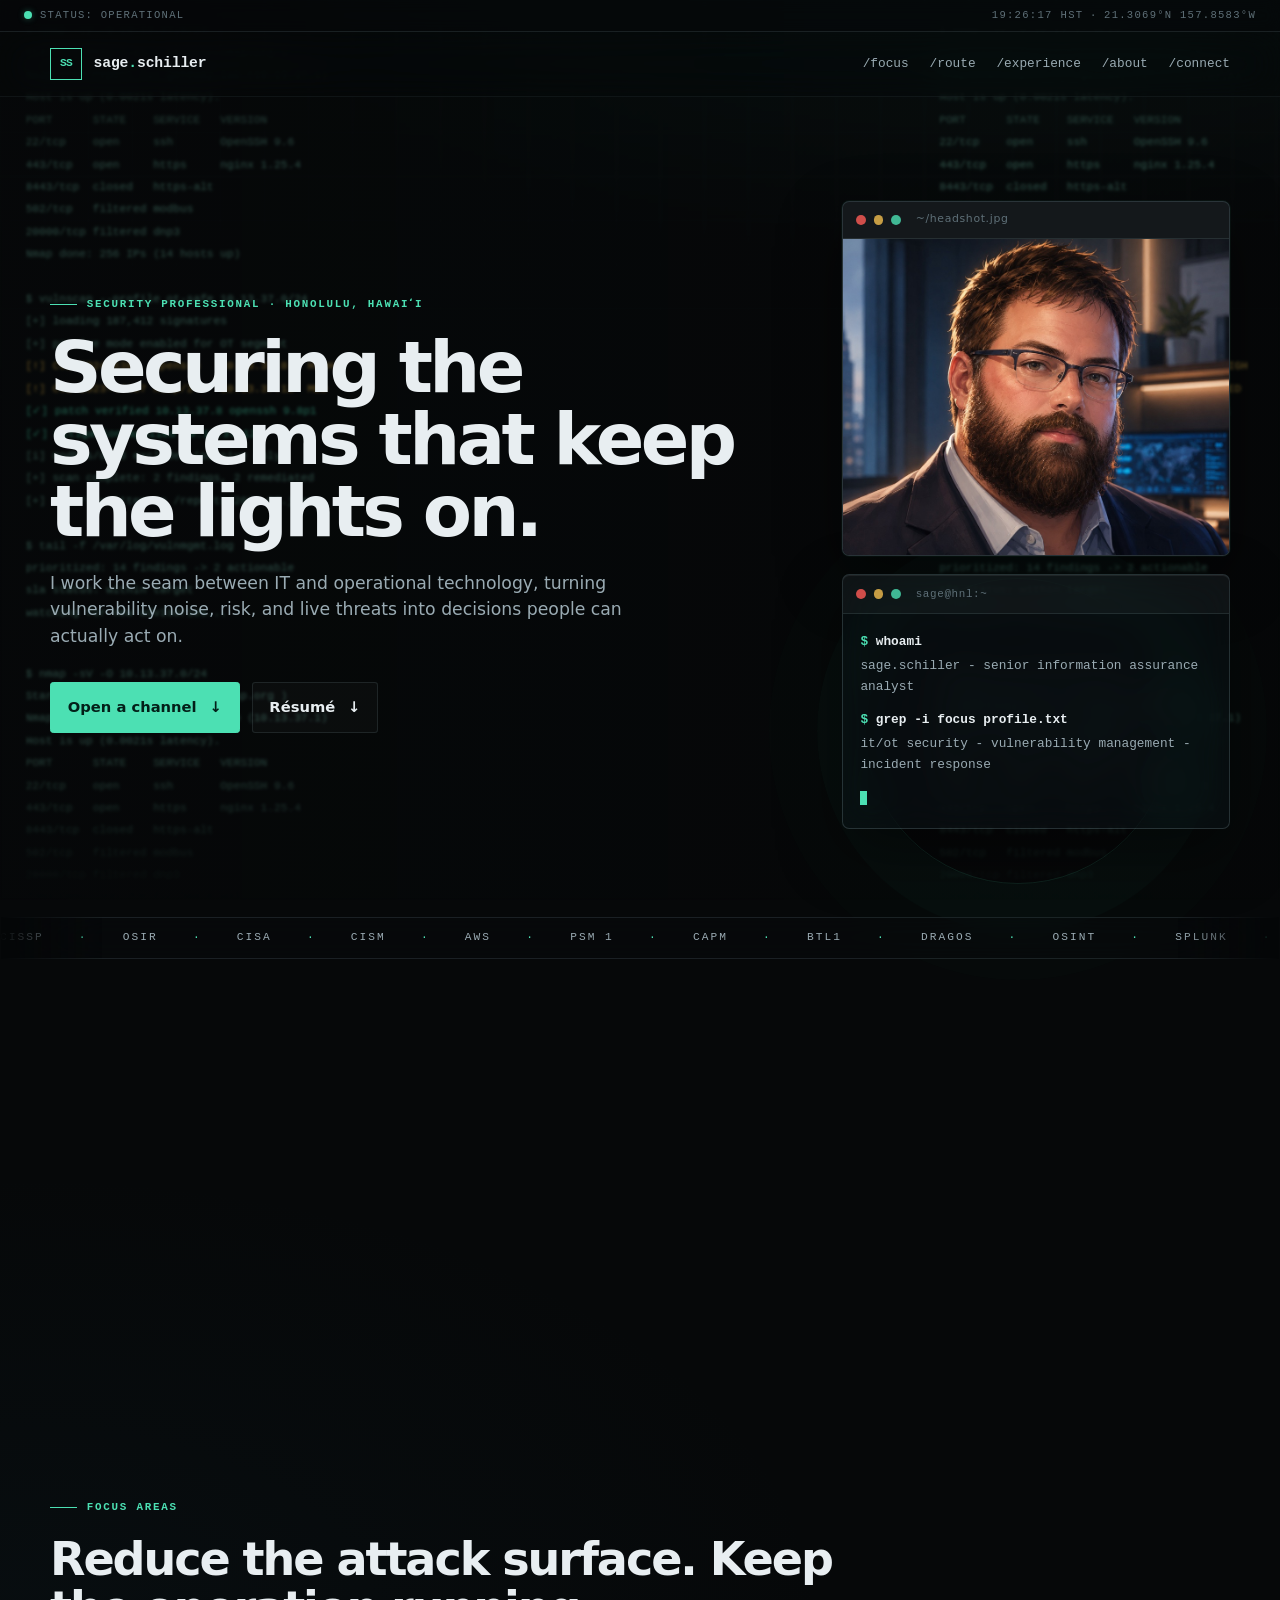
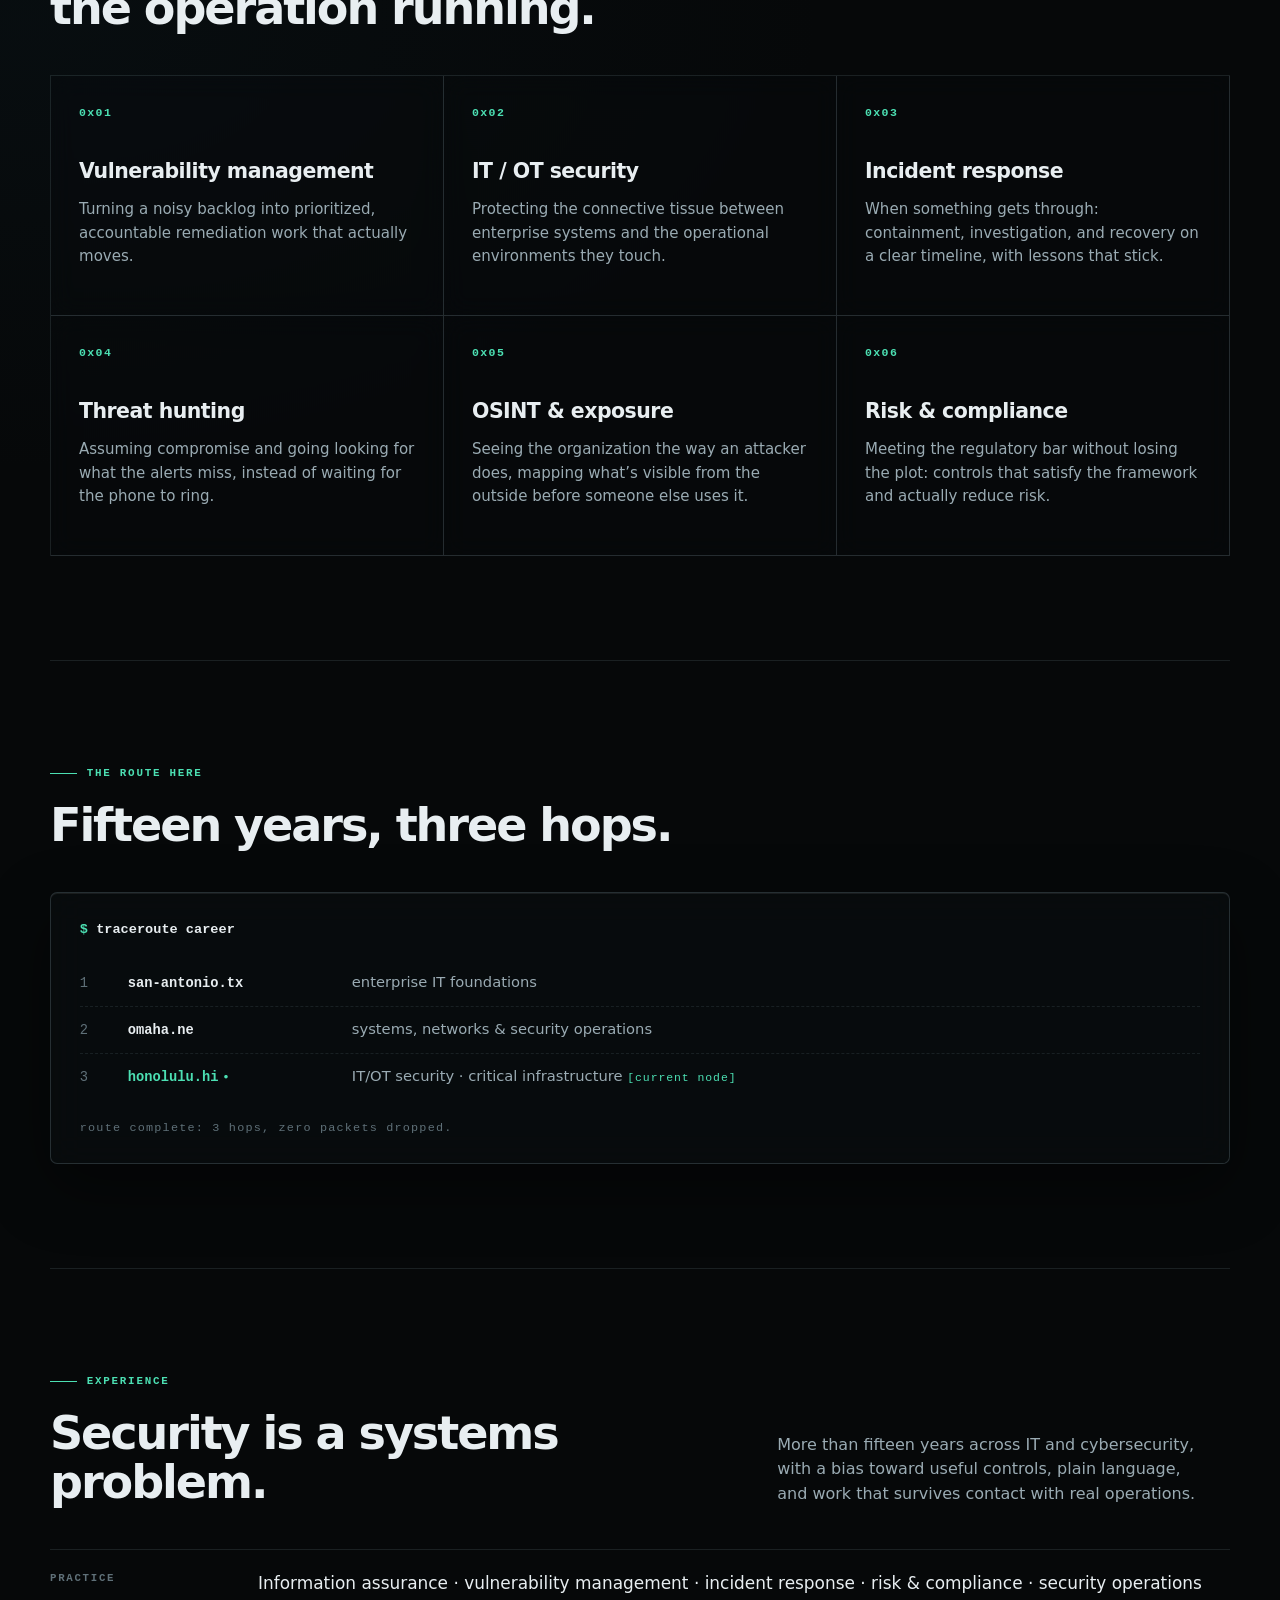
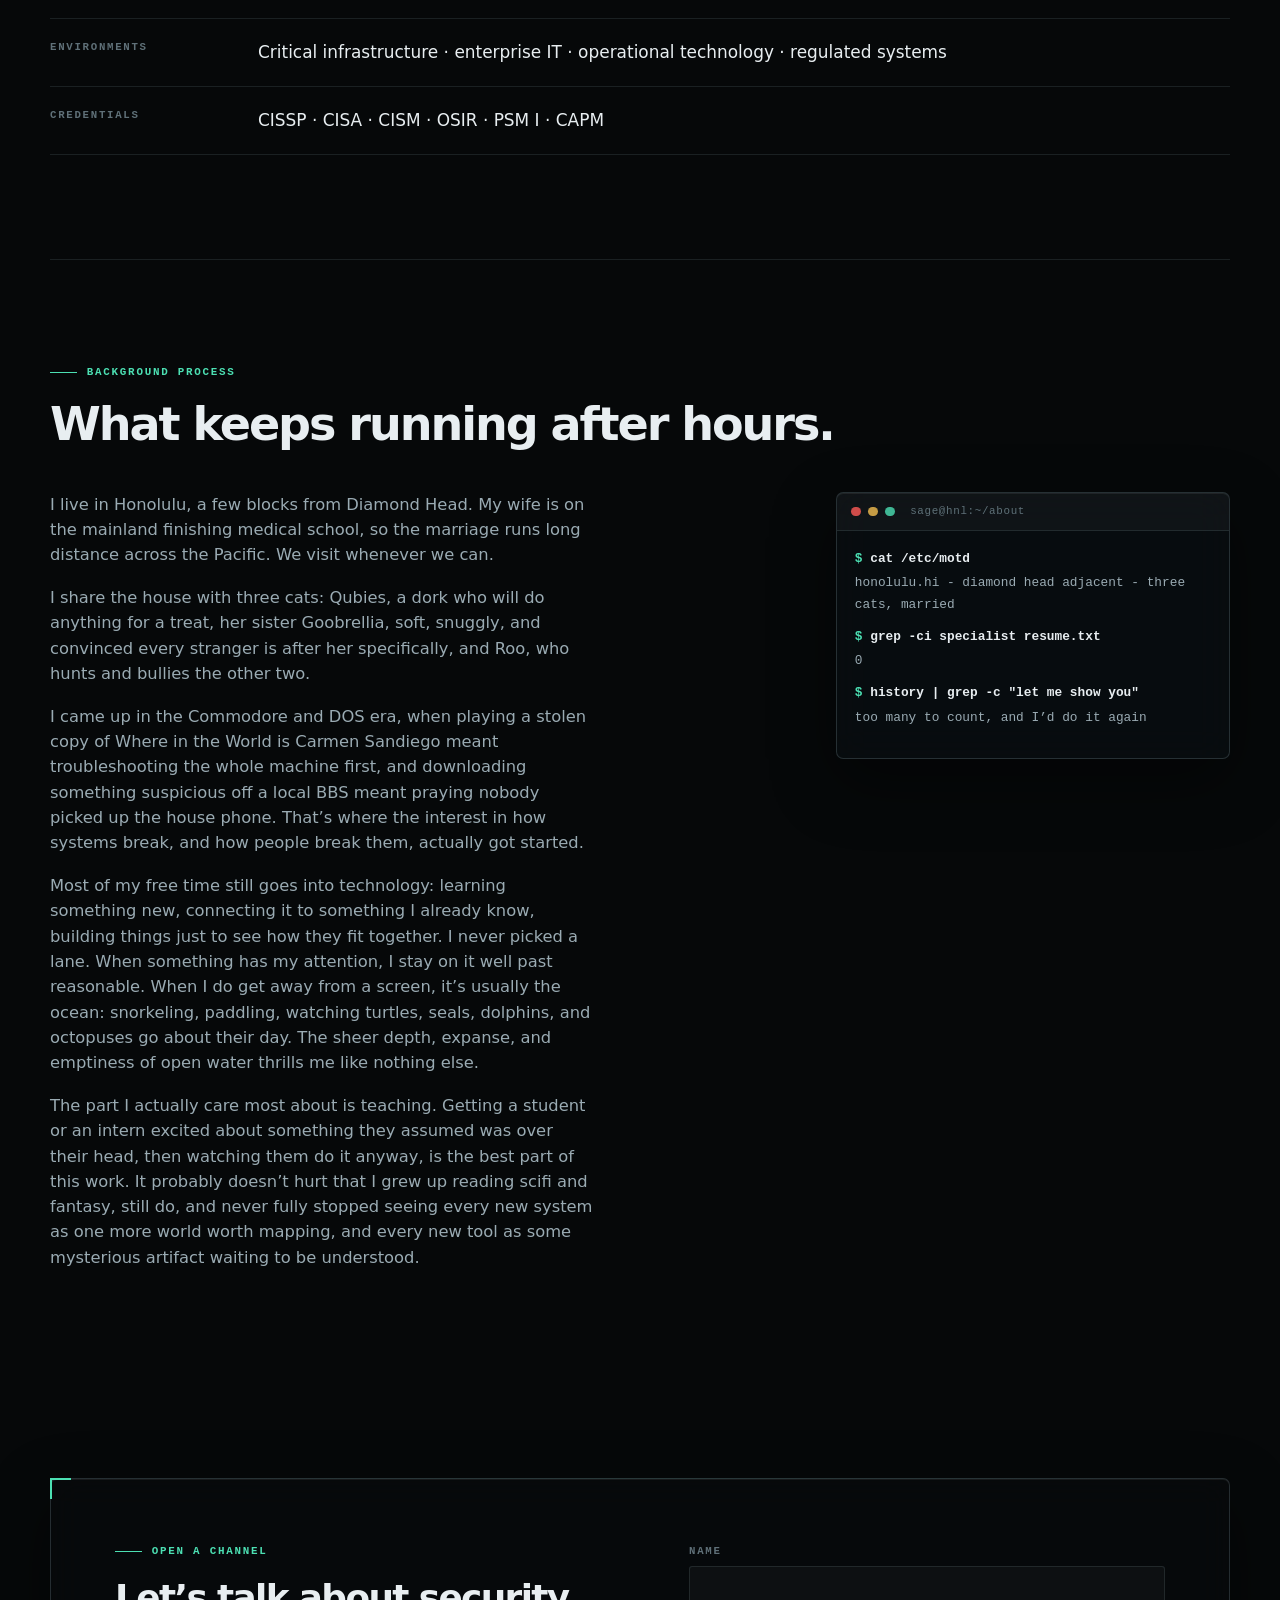
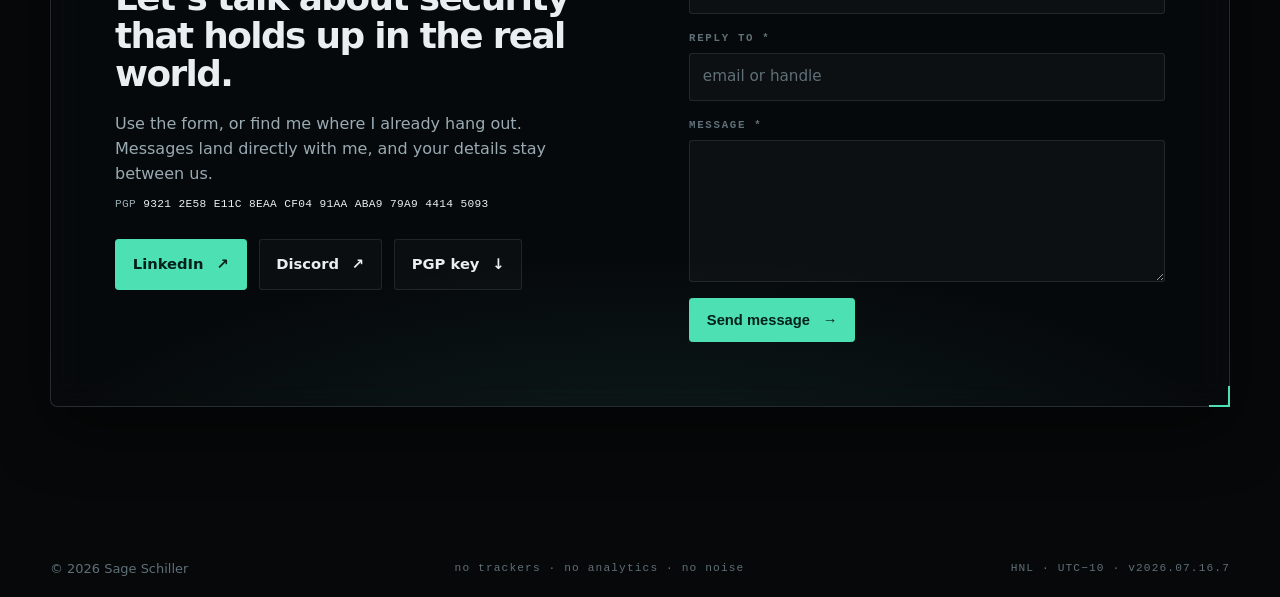
==== commit 2f3d5920: "Hero primary CTA now opens the Connect section, not just LinkedIn" ====
--- a/index.html
+++ b/index.html
@@ -133,7 +133,7 @@
               noise, risk, and live threats into decisions people can actually act on.
             </p>
             <div class="hero-actions">
-              <a class="button button-primary" href="https://www.linkedin.com/in/sageschiller" target="_blank" rel="noreferrer">Connect on LinkedIn <span aria-hidden="true">↗</span></a>
+              <a class="button button-primary" href="#connect">Open a channel <span aria-hidden="true">↓</span></a>
               <a class="button button-quiet" href="/resume.pdf" download="sage_schiller_resume.pdf">Résumé <span aria-hidden="true">↓</span></a>
             </div>
           </div>
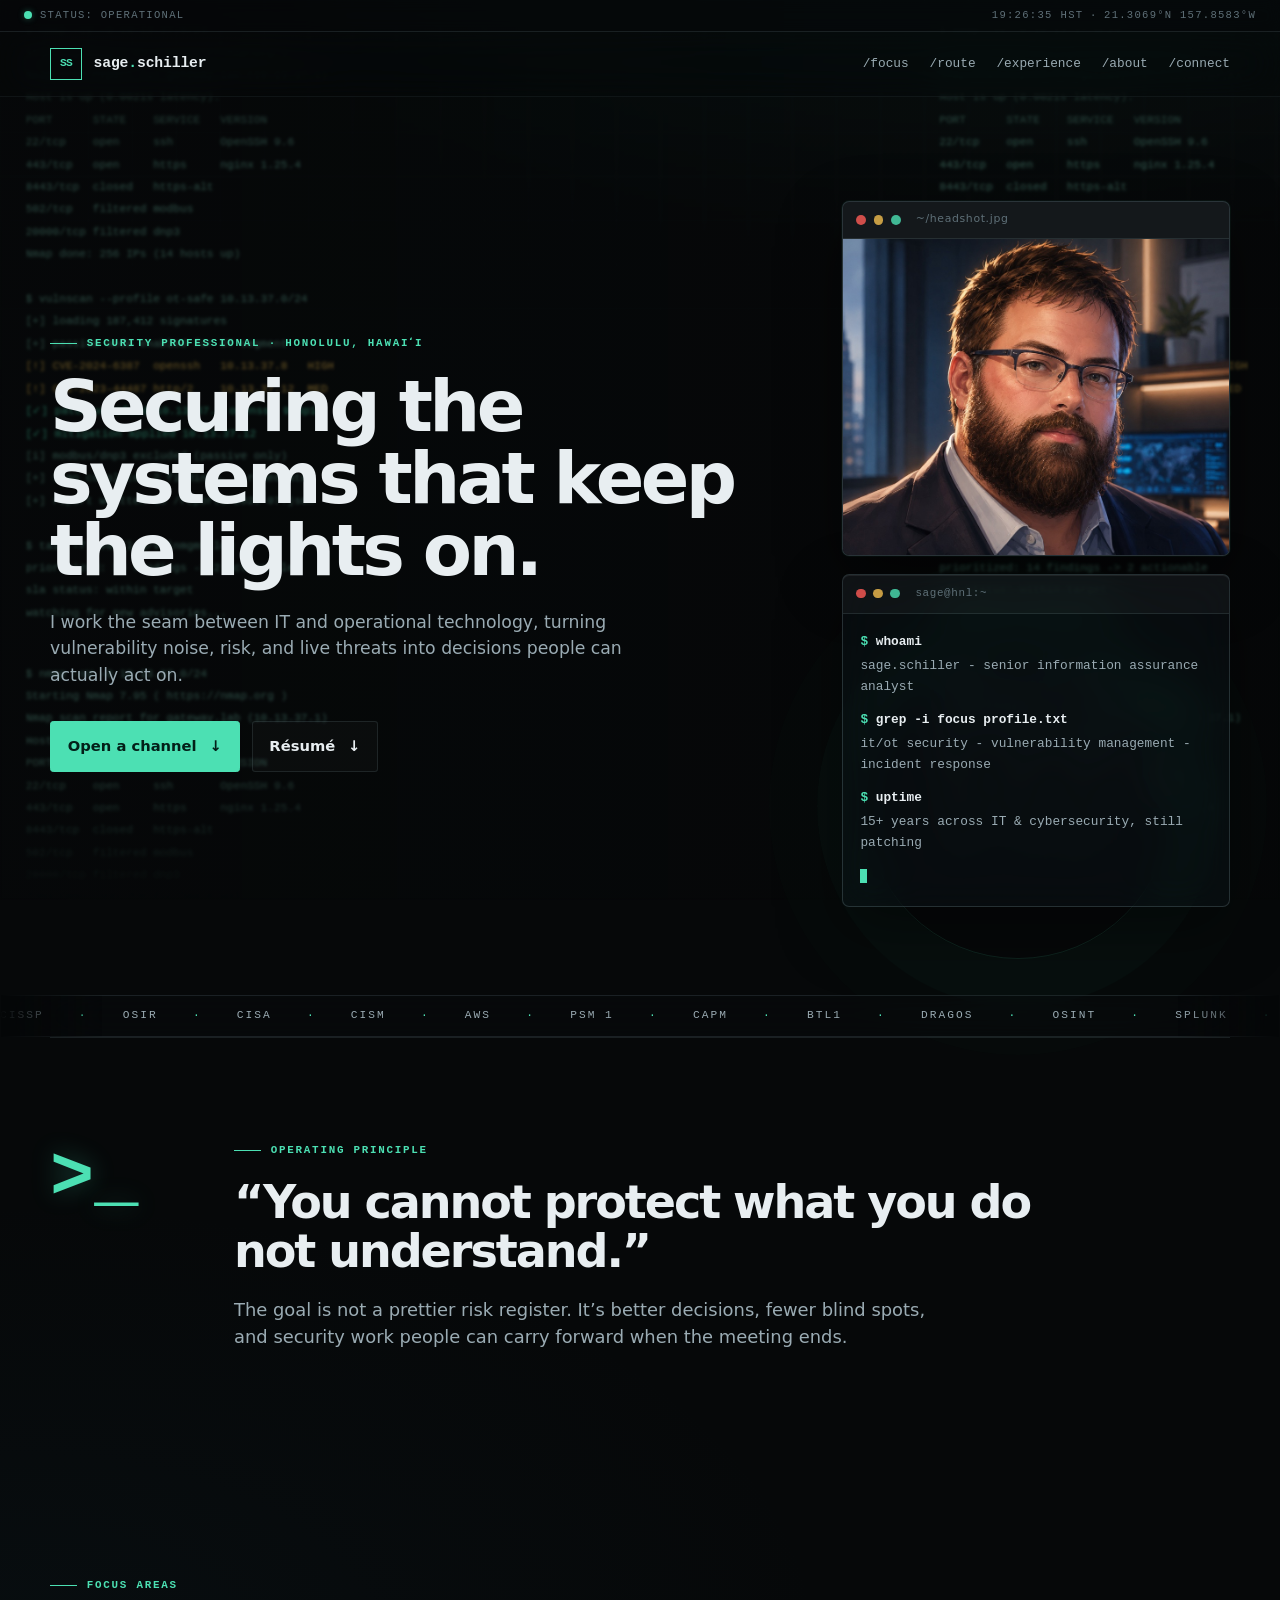
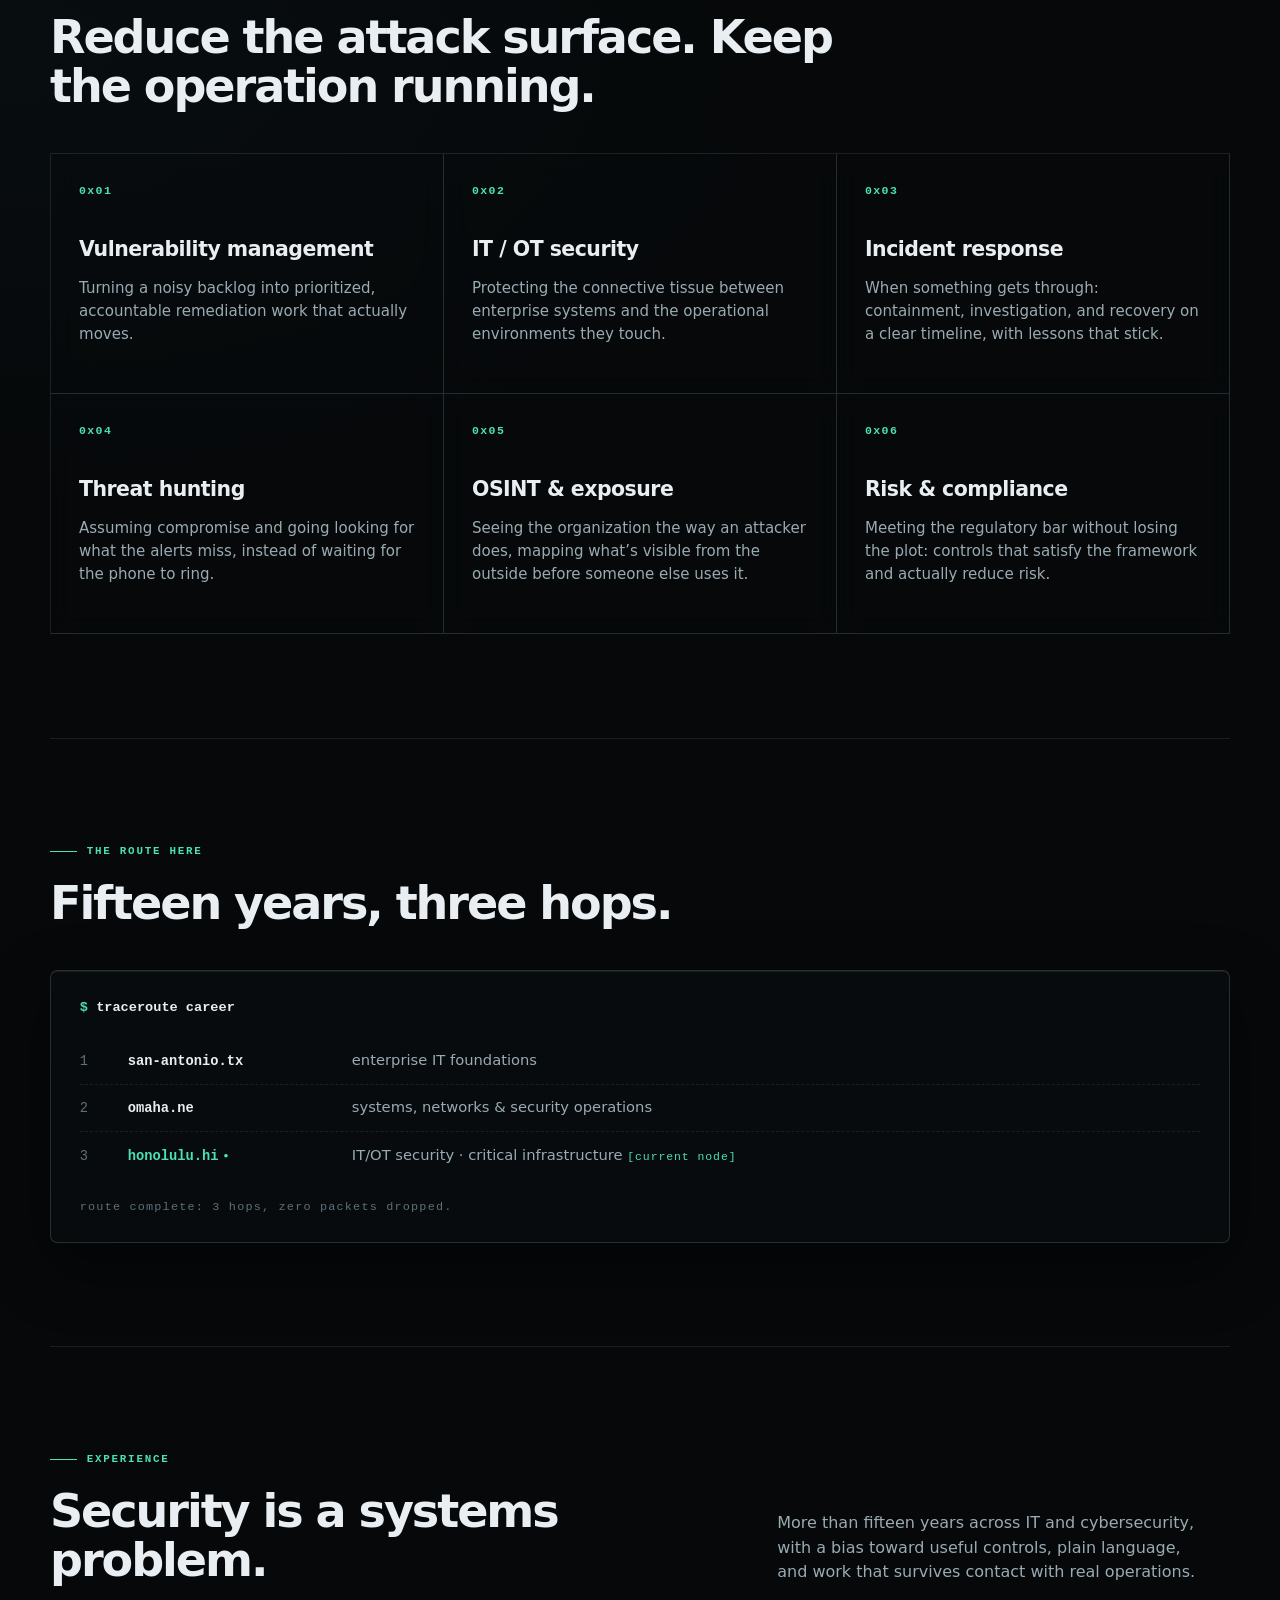
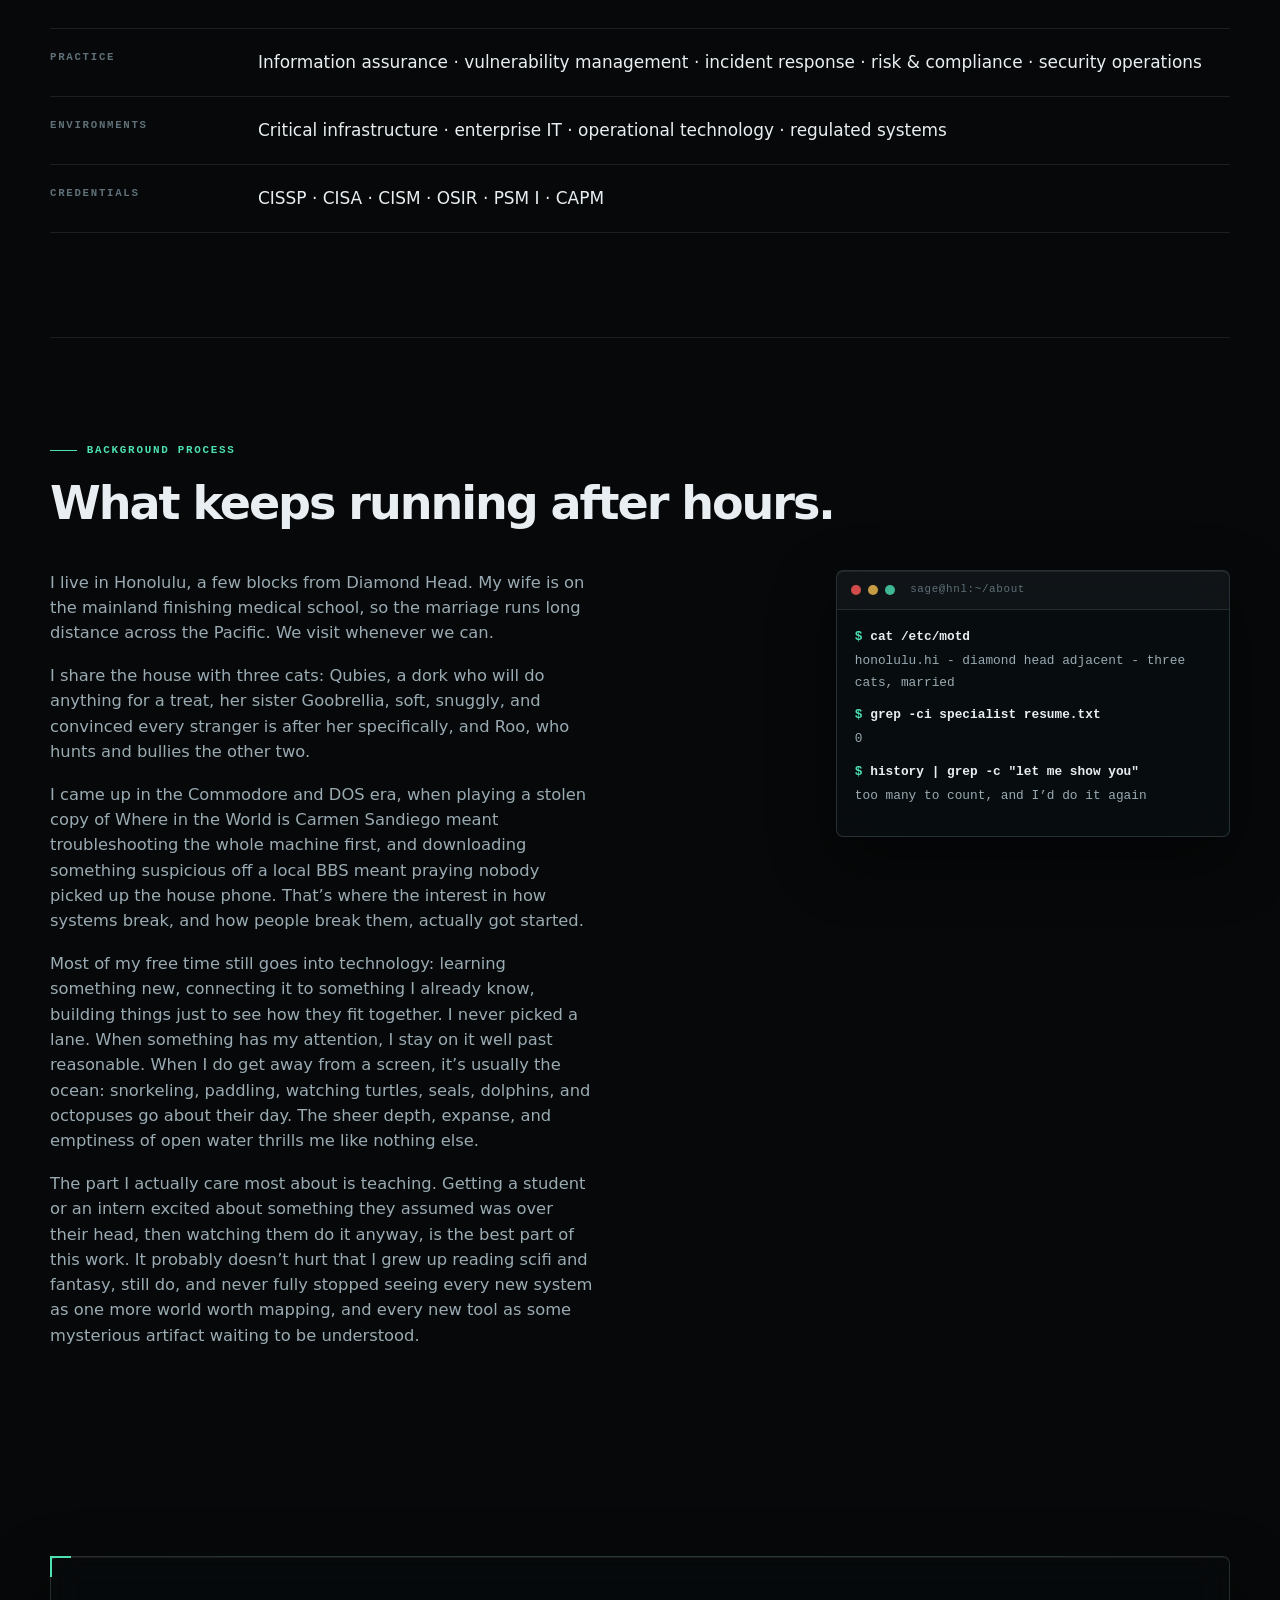
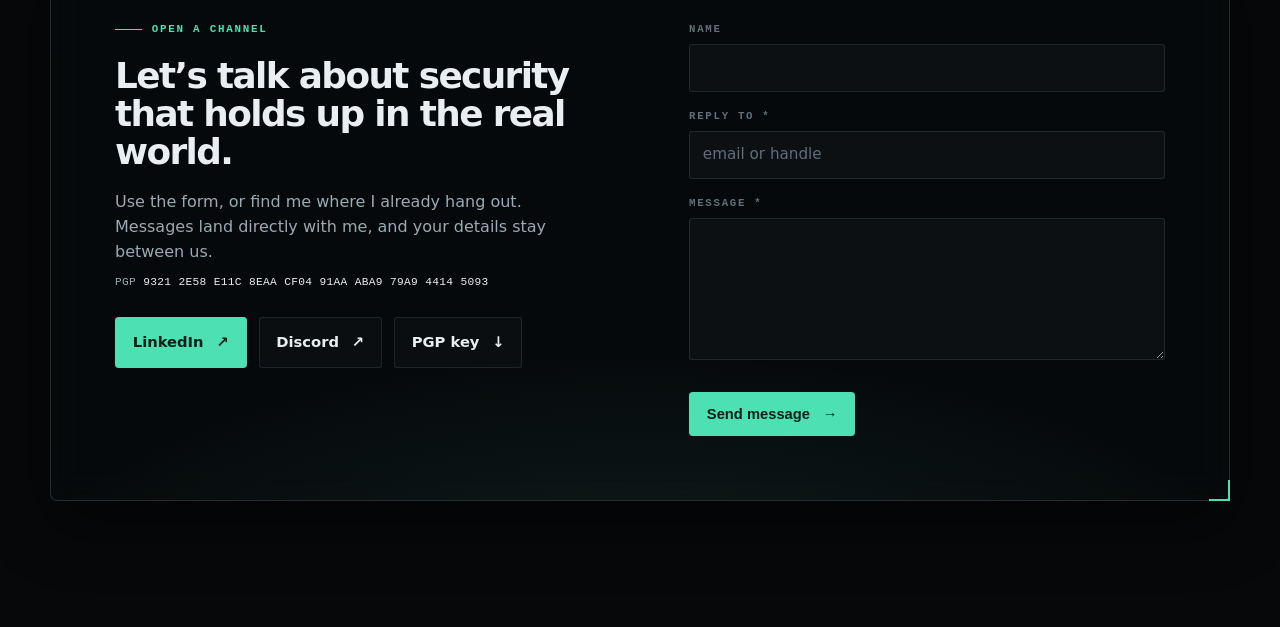
==== commit 16549595: "Add Turnstile widget to the contact form Embeds the widget with the site key from the Cloudflare das" ====
--- a/index.html
+++ b/index.html
@@ -29,6 +29,7 @@
       "knowsAbout": ["IT/OT security", "Vulnerability management", "Incident response", "Threat hunting", "OSINT", "Risk and compliance"]
     }
     </script>
+    <script src="https://challenges.cloudflare.com/turnstile/v0/api.js" async defer></script>
   </head>
   <body>
     <a class="skip-link" href="#main">Skip to content</a>
@@ -331,8 +332,22 @@
                 <textarea name="message" rows="5" minlength="10" maxlength="2000" required></textarea>
               </label>
               <input class="hp-field" type="text" name="website" tabindex="-1" autocomplete="off" aria-hidden="true" />
+              <!-- Turnstile injects a hidden cf-turnstile-response input into this form. -->
+              <div class="cf-turnstile" data-sitekey="0x4AAAAAAEE0_vcSreKWWC3h" data-action="turnstile-spin-v2" data-theme="dark" data-size="flexible"></div>
               <button class="button button-primary" type="submit">Send message <span aria-hidden="true">→</span></button>
             </form>
+            <script>
+              // Turnstile tokens are single-use. If the submit does not navigate
+              // away (inline error, browser back to a cached page), reset the
+              // widget so a retry gets a fresh token instead of being rejected
+              // as timeout-or-duplicate.
+              document.querySelector('.contact-form')?.addEventListener('submit', () => {
+                setTimeout(() => window.turnstile?.reset(), 0);
+              });
+              window.addEventListener('pageshow', (e) => {
+                if (e.persisted) window.turnstile?.reset();
+              });
+            </script>
           </div>
         </div>
       </section>
--- a/styles.css
+++ b/styles.css
@@ -354,6 +354,10 @@
 .contact-form textarea { resize: vertical; min-height: 8rem; }
 .contact-form .button { justify-self: start; cursor: pointer; }
 .hp-field { position: absolute !important; left: -9999px; width: 1px; height: 1px; opacity: 0; }
+
+/* Turnstile widget: only occupies space once it renders. */
+.cf-turnstile { min-height: 0; }
+.cf-turnstile:not(:empty) { margin-block: 0.25rem; }
 
 /* ---------- standalone pages (404, sent) ---------- */
 .standalone {
